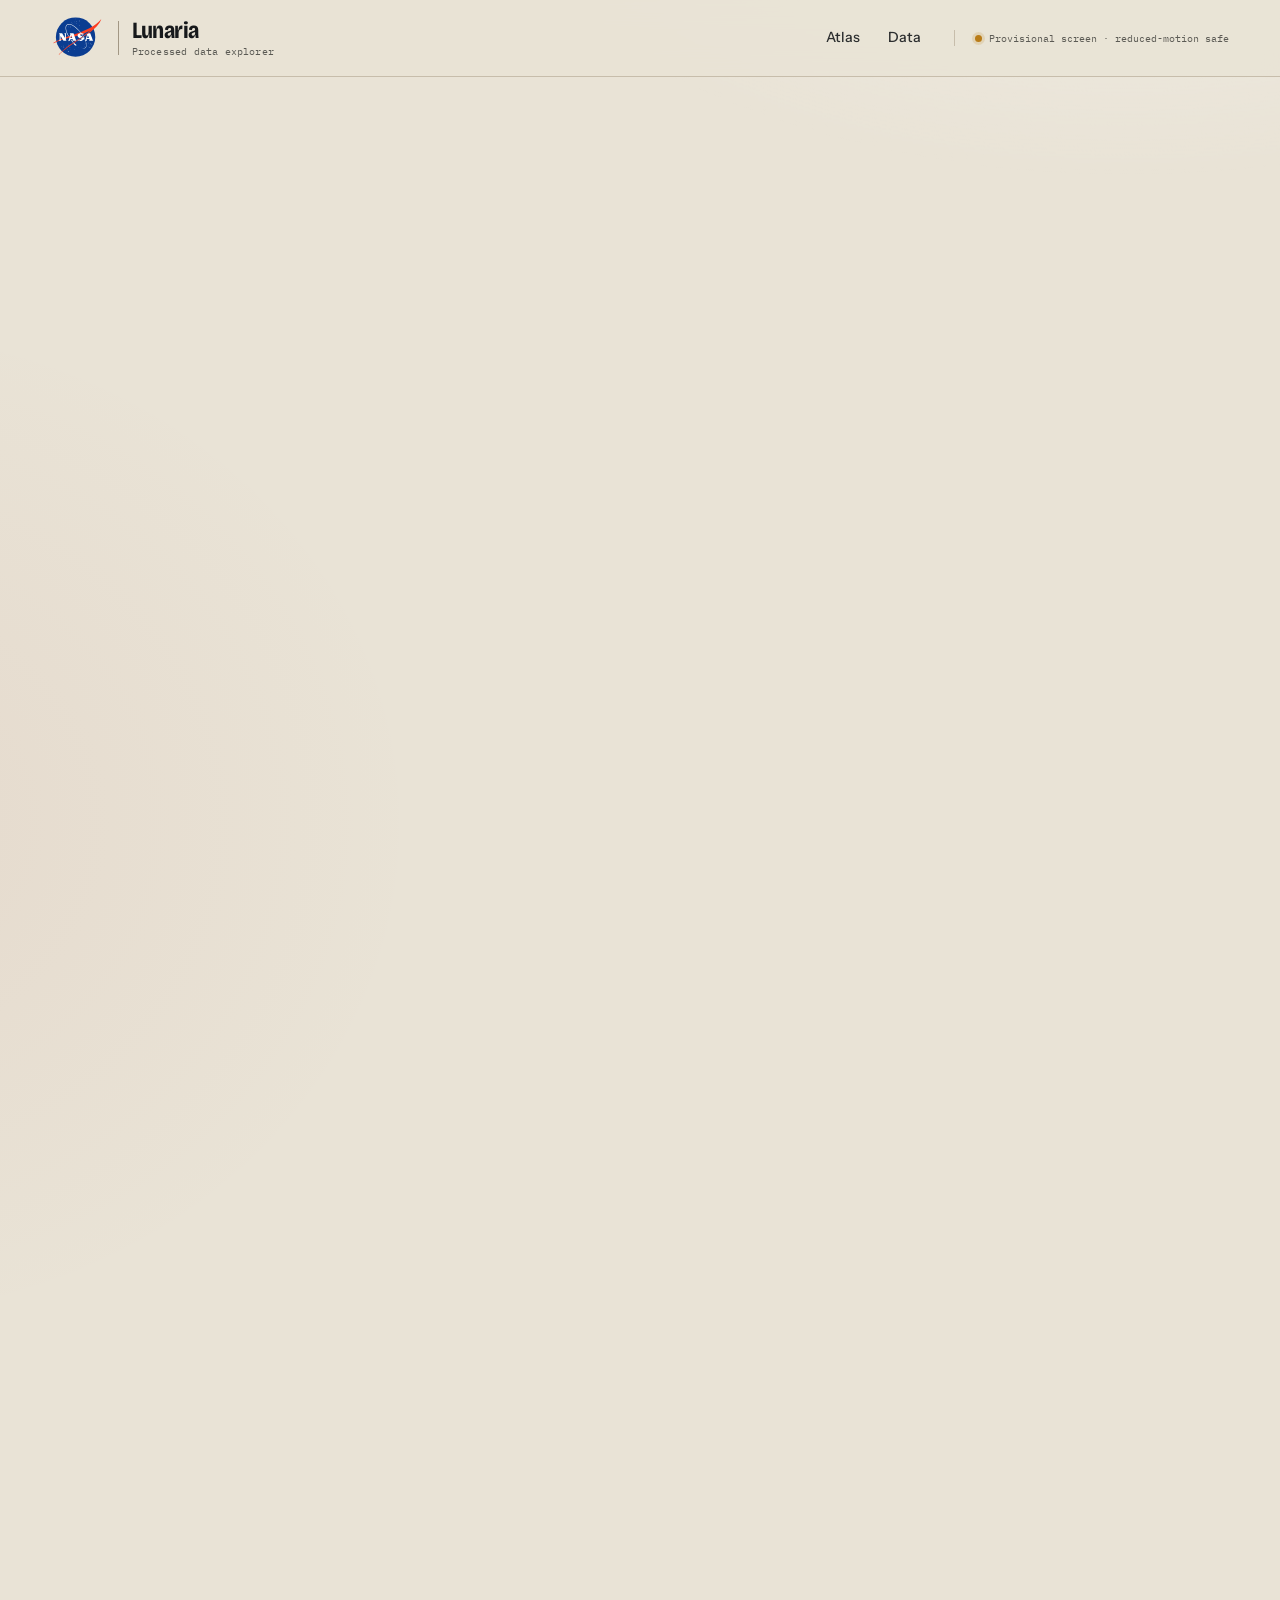
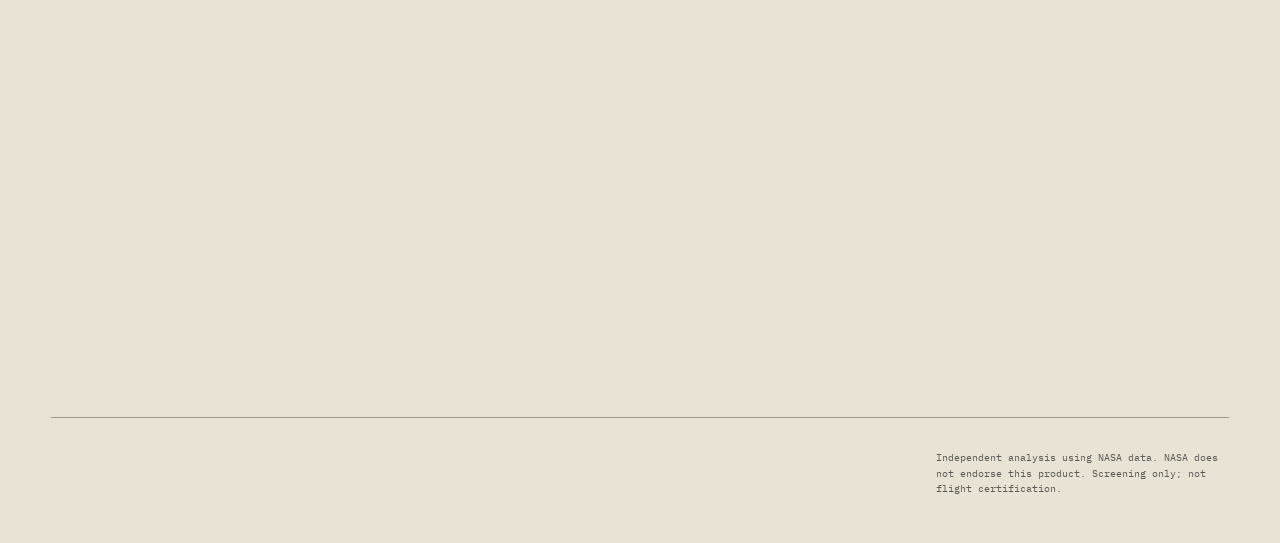
==== web/data-explorer.html @ 6822a69f "pepare to launch" ====
<!doctype html>
<html lang="en" class="no-js">
<head>
  <meta charset="utf-8">
  <meta name="viewport" content="width=device-width, initial-scale=1, viewport-fit=cover">
  <meta name="description" content="Lunaria processed-data explorer: an animated, reduced-motion-safe reveal of every metric from the south-polar NASA-data screen.">
  <meta name="theme-color" content="#e9e3d6">
  <meta name="color-scheme" content="light">
  <title>Lunaria × NASA — Processed Data Explorer</title>
  <link rel="preload" href="assets/fonts/bricolage-grotesque-latin.woff2" as="font" type="font/woff2" crossorigin>
  <link rel="preload" href="assets/fonts/instrument-sans-latin.woff2" as="font" type="font/woff2" crossorigin>
  <link rel="preload" href="assets/fonts/ibm-plex-mono-400-latin.woff2" as="font" type="font/woff2" crossorigin>
  <link rel="icon" href="assets/favicon.svg" type="image/svg+xml">
  <link rel="stylesheet" href="styles.css">
  <script>document.documentElement.classList.replace("no-js", "js");</script>
  <style id="dx-anim">
    .reveal {
      opacity: 0;
      transform: translateY(14px);
      transition: opacity 0.7s var(--ease-out), transform 0.7s var(--ease-out);
      will-change: opacity, transform;
    }
    .reveal.is-visible { opacity: 1; transform: translateY(0); }
    .stagger-child {
      opacity: 0;
      transform: translateY(10px);
      transition: opacity 0.5s var(--ease-out), transform 0.5s var(--ease-out);
    }
    .stagger-child.is-visible { opacity: 1; transform: translateY(0); }
    .lockup.reveal-title { animation: dx-lockup-rise 0.9s var(--ease-soft) both; }
    @keyframes dx-lockup-rise {
      from { opacity: 0; transform: translateY(18px) scale(0.995); }
      to { opacity: 1; transform: translateY(0) scale(1); }
    }
    .count { font-variant-numeric: tabular-nums; transition: none; }
    @media (prefers-reduced-motion: reduce) {
      .reveal, .stagger-child, .lockup.reveal-title {
        animation: none !important; transition: none !important; opacity: 1 !important; transform: none !important;
      }
      html { scroll-behavior: auto !important; }
      * { transition-duration: 0s !important; animation-duration: 0s !important; }
    }
  </style>
</head>
<body>
  <a class="skip-link" href="#main">Skip to main content</a>

  <header class="site-header">
    <div class="header-inner">
      <a class="lockup reveal reveal-title" href="index.html" aria-label="Lunaria — back to the atlas">
        <img class="nasa-mark" src="assets/nasa-logo.svg" width="54" height="45" alt="NASA" fetchpriority="high">
        <span class="lockup-divider" aria-hidden="true"></span>
        <span class="lockup-text">
          <span class="wordmark" translate="no">Lunaria</span>
          <span class="lockup-sub">Processed data explorer</span>
        </span>
      </a>
      <nav class="site-nav" aria-label="Sections">
        <a href="index.html">Atlas</a>
        <a href="#data" aria-current="page">Data</a>
      </nav>
      <p class="header-note"><span class="signal-dot" aria-hidden="true"></span>Provisional screen · reduced-motion safe</p>
    </div>
  </header>
  <main id="main">
    <section class="dx-hero" id="top" aria-labelledby="dx-hero-title">
      <div class="dx-hero-copy reveal">
        <p class="dateline reveal stagger-child"><span>Processed NASA data</span><span>South polar screen · 2024–2026</span></p>
        <h1 id="dx-hero-title" class="reveal stagger-child">Every processed number, revealed in order.</h1>
        <p class="reveal stagger-child">Lunaria screened the lunar south pole from NASA LOLA terrain and JPL Horizons geometry. This page animates every processed metric into view — run metadata, region scores, decision weights, and the provisional seed — with reduced-motion-safe transitions.</p>
        <dl class="hero-metrics dx-hero-metrics reveal stagger-child" aria-label="Headline measurements"></dl>
      </div>
      <figure class="dx-plate reveal stagger-child" aria-labelledby="dx-plate-caption">
        <strong id="dx-plate-caption" class="sr-only-focusable">Lunaria processed-data plate</strong>
        <em>80–90°S · weighted field · animated reveal</em>
      </figure>
    </section>

    <section class="dx-section reveal" id="group-meta" aria-labelledby="g-meta-title">
      <div class="dx-head reveal">
        <p class="dx-index reveal stagger-child">01</p>
        <h2 id="g-meta-title">Source &amp; run metadata</h2>
        <p class="reveal stagger-child">Generation context for every processed number below.</p>
      </div>
      <div class="dx-grid" id="view-meta"></div>
    </section>

    <section class="dx-section reveal" id="group-recommendation" aria-labelledby="g-rec-title">
      <div class="dx-head reveal">
        <p class="dx-index reveal stagger-child">02</p>
        <h2 id="g-rec-title">Provisional recommendation</h2>
        <p class="reveal stagger-child">Ranked result, winning region score, and rank-agreement statistics.</p>
      </div>
      <div class="dx-grid" id="view-recommendation"></div>
    </section>

    <section class="dx-section reveal" id="group-seed" aria-labelledby="g-seed-title">
      <div class="dx-head reveal">
        <p class="dx-index reveal stagger-child">03</p>
        <h2 id="g-seed-title">Provisional seed</h2>
        <p class="reveal stagger-child">The single coordinate that deserves a closer look.</p>
      </div>
      <div class="dx-grid" id="view-seed"></div>
      <p class="dx-note reveal stagger-child">This coordinate is a provisional source-pixel seed, not a landing pad. 5&nbsp;m Barker/LOLA or 1–2&nbsp;m LROC terrain is still required.</p>
    </section>

    <section class="dx-section reveal" id="group-refinement" aria-labelledby="g-ref-title">
      <div class="dx-head reveal">
        <p class="dx-index reveal stagger-child">04</p>
        <h2 id="g-ref-title">Two-stage refinement</h2>
        <p class="reveal stagger-child">Stage-one cell screen and stage-two refined resolution.</p>
      </div>
      <div class="dx-grid" id="view-refinement"></div>
    </section>

    <section class="dx-section reveal" id="group-weights" aria-labelledby="g-weights-title">
      <div class="dx-head reveal">
        <p class="dx-index reveal stagger-child">05</p>
        <h2 id="g-weights-title">Decision weights</h2>
        <p class="reveal stagger-child">Criteria weights applied to the weighted geometric mean.</p>
      </div>
      <div class="dx-grid" id="view-weights"></div>
    </section>

    <section class="dx-section reveal" id="group-regions" aria-labelledby="g-regions-title">
      <div class="dx-head reveal">
        <p class="dx-index reveal stagger-child">06</p>
        <h2 id="g-regions-title">Refined regions</h2>
        <p class="reveal stagger-child">All candidate regions produced by the polar screen.</p>
      </div>
      <div class="dx-grid" id="view-regions"></div>
    </section>

    <section class="dx-section reveal" id="group-scoring" aria-labelledby="g-scoring-title">
      <div class="dx-head reveal">
        <p class="dx-index reveal stagger-child">07</p>
        <h2 id="g-scoring-title">Scoring policy</h2>
        <p class="reveal stagger-child">Headline scoring configuration and geometric floor.</p>
      </div>
      <div class="dx-grid" id="view-scoring"></div>
    </section>

    <section class="dx-section reveal" id="group-artifacts" aria-labelledby="g-artifacts-title">
      <div class="dx-head reveal">
        <p class="dx-index reveal stagger-child">08</p>
        <h2 id="g-artifacts-title">Processed artifacts</h2>
        <p class="reveal stagger-child">Every file shipped by the pipeline, with labels and byte sizes.</p>
      </div>
      <div class="dx-grid" id="view-artifacts"></div>
      <p class="dx-note reveal stagger-child">Artifacts are listed in <code translate="no">data/processed/</code> and <code translate="no">data/raw/</code>. Sizes are approximate totals where available.</p>
    </section>

    <section class="dx-section reveal" id="group-limits" aria-labelledby="g-limits-title">
      <div class="dx-head reveal">
        <p class="dx-index reveal stagger-child">09</p>
        <h2 id="g-limits-title">Limits to carry forward</h2>
        <p class="reveal stagger-child">Caveats that apply to every number on this page.</p>
      </div>
      <div class="dx-grid" id="view-limits"></div>
    </section>

    <footer class="site-footer">
      <div class="footer-lockup reveal">
        <img src="assets/nasa-logo.svg" width="48" height="40" alt="NASA" loading="lazy">
        <span><strong translate="no">Lunaria</strong> · South polar survey</span>
      </div>
      <p id="dx-footer-meta" class="reveal"></p>
      <p>Independent analysis using NASA data. NASA does not endorse this product. Screening only; not flight certification.</p>
    </footer>

    <script src="data.js"></script>
    <script src="data-explorer.js"></script>
  </main>
</body>
</html>
---- web/styles.css ----
/* ==========================================================================
   Lunaria — South Polar Field Atlas
   Warm lunar paper, graphite ink, NASA blue, oxide, ochre, and ice teal.
   ========================================================================== */

@font-face {
  font-family: "Bricolage Grotesque";
  src: url("assets/fonts/bricolage-grotesque-latin.woff2") format("woff2");
  font-style: normal;
  font-weight: 200 800;
  font-stretch: 75% 100%;
  font-display: swap;
}

@font-face {
  font-family: "Instrument Sans";
  src: url("assets/fonts/instrument-sans-latin.woff2") format("woff2");
  font-style: normal;
  font-weight: 400 700;
  font-stretch: 75% 100%;
  font-display: swap;
}

@font-face {
  font-family: "IBM Plex Mono";
  src: url("assets/fonts/ibm-plex-mono-400-latin.woff2") format("woff2");
  font-style: normal;
  font-weight: 400;
  font-display: swap;
}

@font-face {
  font-family: "IBM Plex Mono";
  src: url("assets/fonts/ibm-plex-mono-500-latin.woff2") format("woff2");
  font-style: normal;
  font-weight: 500;
  font-display: swap;
}

:root {
  --paper: #e9e3d6;
  --paper-raised: #f3eee3;
  --paper-deep: #ddd4c2;
  --paper-sunk: #d3c8b4;
  --ink: #17191b;
  --ink-soft: #2c2e2f;
  --muted: #5b5a54;
  --line: #c7bdab;
  --line-strong: #a29784;
  --nasa: #0b3d91;
  --nasa-deep: #082b68;
  --nasa-wash: #d9e0ee;
  --oxide: #a33b2d;
  --oxide-deep: #7e2c22;
  --ochre: #b97c18;
  --ochre-bright: #dfa945;
  --ochre-deep: #7d540d;
  --teal: #1d6b67;
  --teal-bright: #5dc1ba;
  --night: #121619;
  --night-soft: #1a2024;
  --night-line: #384045;
  --night-ink: #f1ecdf;
  --night-muted: #a9b2b2;
  --focus: #0b3d91;
  --focus-dark: #ffd27a;
  --font-display: "Bricolage Grotesque", "Arial Narrow", sans-serif;
  --font-body: "Instrument Sans", "Helvetica Neue", Arial, sans-serif;
  --font-mono: "IBM Plex Mono", ui-monospace, SFMono-Regular, Menlo, monospace;
  --max: 1320px;
  --gutter: clamp(1rem, 4vw, 3.5rem);
  --safe-extra-left: max(0px, calc(env(safe-area-inset-left, 0px) - var(--gutter)));
  --safe-extra-right: max(0px, calc(env(safe-area-inset-right, 0px) - var(--gutter)));
  --section-space: clamp(4rem, 8vw, 7.5rem);
  --ease-out: cubic-bezier(0.22, 0.8, 0.24, 1);
  --ease-soft: cubic-bezier(0.4, 0, 0.2, 1);
  color: var(--ink);
  background: var(--paper);
  color-scheme: light;
  font-synthesis: none;
  text-rendering: optimizeLegibility;
}

*,
*::before,
*::after {
  box-sizing: border-box;
}

html {
  scroll-behavior: smooth;
  scroll-padding-top: calc(96px + env(safe-area-inset-top, 0px));
  -webkit-text-size-adjust: 100%;
  -webkit-tap-highlight-color: rgba(11, 61, 145, 0.18);
}

@media (pointer: fine) {
  html {
    overscroll-behavior: none;
  }
}

body {
  margin: 0;
  color: var(--ink);
  background-color: var(--paper);
  background-image:
    radial-gradient(1100px 700px at 88% -8%, rgba(255, 255, 255, 0.5), transparent 68%),
    radial-gradient(900px 800px at -12% 22%, rgba(163, 59, 45, 0.055), transparent 64%);
  font-family: var(--font-body);
  font-size: 16px;
  line-height: 1.55;
  font-kerning: normal;
}

body,
button,
input,
output,
select,
textarea {
  font-family: var(--font-body);
}

img,
svg,
canvas {
  max-width: 100%;
}

img {
  display: block;
}

h1,
h2,
h3,
h4,
h5,
h6,
p,
dl,
dd,
figure,
blockquote {
  margin: 0;
}

h1,
h2,
h3,
h4,
h5,
h6 {
  text-wrap: balance;
}

p,
li,
dd {
  text-wrap: pretty;
}

ul,
ol {
  margin: 0;
  padding: 0;
}

a {
  color: inherit;
  text-decoration-thickness: 1px;
  text-underline-offset: 0.18em;
}

a,
button,
input[type="range"] {
  touch-action: manipulation;
}

::selection {
  background: var(--nasa);
  color: var(--paper-raised);
}

:focus-visible {
  outline: 3px solid var(--focus);
  outline-offset: 3px;
}

.pipeline-band :focus-visible,
.seed-panel :focus-visible,
.atlas-map :focus-visible,
.timeline-chart :focus-visible,
.site-footer :focus-visible {
  outline-color: var(--focus-dark);
}

section[id],
main[id],
#top {
  scroll-margin-top: calc(96px + env(safe-area-inset-top, 0px));
}

.visually-hidden {
  position: absolute !important;
  width: 1px !important;
  height: 1px !important;
  padding: 0 !important;
  margin: -1px !important;
  overflow: hidden !important;
  clip: rect(0 0 0 0) !important;
  clip-path: inset(50%) !important;
  white-space: nowrap !important;
  border: 0 !important;
}

.skip-link {
  position: fixed;
  top: max(0.75rem, env(safe-area-inset-top, 0px));
  left: max(0.75rem, env(safe-area-inset-left, 0px));
  z-index: 200;
  padding: 0.75rem 1rem;
  background: var(--ink);
  color: var(--paper-raised);
  font-family: var(--font-mono);
  font-size: 0.8rem;
  text-decoration: none;
  transform: translateY(-180%);
  transition: transform 180ms var(--ease-out);
}

.skip-link:focus-visible {
  transform: translateY(0);
}

/* --------------------------------------------------------------------------
   Shared type
   -------------------------------------------------------------------------- */

.label {
  font-family: var(--font-mono);
  font-size: 0.7rem;
  font-weight: 500;
  letter-spacing: 0.015em;
  color: var(--muted);
}

.button {
  display: inline-flex;
  align-items: center;
  justify-content: center;
  gap: 0.5rem;
  min-height: 46px;
  padding: 0.7rem 1.15rem;
  border: 1px solid var(--ink);
  border-radius: 0;
  background: transparent;
  color: var(--ink);
  font-family: var(--font-body);
  font-size: 0.95rem;
  font-weight: 600;
  line-height: 1.1;
  text-decoration: none;
  cursor: pointer;
}

.button-primary {
  background: var(--nasa);
  border-color: var(--nasa);
  color: #f7f3e9;
}

.button-quiet {
  border-color: var(--line-strong);
}

.button:disabled {
  opacity: 0.5;
  cursor: not-allowed;
}

@media (hover: hover) {
  a:not(.button):hover {
    text-decoration-thickness: 2px;
  }

  .button-primary:hover {
    background: var(--nasa-deep);
    border-color: var(--nasa-deep);
  }

  .button-quiet:hover {
    background: var(--ink);
    border-color: var(--ink);
    color: var(--paper-raised);
  }
}

.button:active {
  transform: translateY(1px);
}

/* --------------------------------------------------------------------------
   Header
   -------------------------------------------------------------------------- */

.site-header {
  position: sticky;
  top: 0;
  z-index: 60;
  padding-top: env(safe-area-inset-top, 0px);
  border-bottom: 1px solid var(--line);
  background: rgba(233, 227, 214, 0.93);
  -webkit-backdrop-filter: blur(12px);
  backdrop-filter: blur(12px);
}

.header-inner {
  display: flex;
  align-items: center;
  gap: 1.5rem;
  width: min(var(--max), 100% - (var(--gutter) * 2));
  min-height: 76px;
  margin-inline: auto;
}

.header-inner,
.hero,
.band-inner,
.section,
.site-footer {
  padding-left: var(--safe-extra-left);
  padding-right: var(--safe-extra-right);
}

.lockup {
  display: inline-flex;
  align-items: center;
  gap: 0.8rem;
  flex: 0 0 auto;
  text-decoration: none;
}

.nasa-mark {
  width: 54px;
  height: auto;
}

.lockup-divider {
  width: 1px;
  height: 34px;
  background: var(--line-strong);
}

.lockup-text {
  display: grid;
  line-height: 1;
}

.wordmark {
  font-family: var(--font-display);
  font-size: 1.45rem;
  font-stretch: 84%;
  font-weight: 700;
  letter-spacing: -0.025em;
}

.lockup-sub {
  margin-top: 0.28rem;
  font-family: var(--font-mono);
  font-size: 0.61rem;
  color: var(--muted);
  letter-spacing: 0.02em;
}

.site-nav {
  display: flex;
  align-items: center;
  gap: clamp(0.9rem, 2.2vw, 1.9rem);
  margin-left: auto;
}

.site-nav a {
  position: relative;
  display: inline-flex;
  align-items: center;
  min-height: 44px;
  padding: 0.35rem 0;
  color: var(--ink-soft);
  font-size: 0.88rem;
  font-weight: 500;
  text-decoration: none;
}

.site-nav a::after {
  content: "";
  position: absolute;
  right: 0;
  bottom: 0;
  left: 0;
  height: 1px;
  background: var(--oxide);
  transform: scaleX(0);
  transform-origin: left;
  transition: transform 180ms var(--ease-soft);
}

.site-nav a[aria-current="true"] {
  color: var(--oxide-deep);
}

.site-nav a[aria-current="true"]::after,
.site-nav a:focus-visible::after {
  transform: scaleX(1);
}

@media (hover: hover) {
  .site-nav a:hover::after {
    transform: scaleX(1);
  }
}

.header-note {
  display: inline-flex;
  align-items: center;
  gap: 0.45rem;
  margin-left: 0.6rem;
  padding-left: 1.2rem;
  border-left: 1px solid var(--line);
  font-family: var(--font-mono);
  font-size: 0.65rem;
  color: var(--muted);
  white-space: nowrap;
}

.signal-dot {
  width: 7px;
  height: 7px;
  border-radius: 50%;
  background: var(--ochre);
  box-shadow: 0 0 0 3px rgba(185, 124, 24, 0.16);
}

/* --------------------------------------------------------------------------
   Hero
   -------------------------------------------------------------------------- */

.hero {
  display: grid;
  grid-template-columns: minmax(0, 1.03fr) minmax(0, 0.97fr);
  align-items: center;
  gap: clamp(2rem, 5vw, 5rem);
  width: min(var(--max), 100% - (var(--gutter) * 2));
  margin-inline: auto;
  padding-block: clamp(3rem, 6vw, 6rem) clamp(3rem, 5vw, 5rem);
}

.hero-copy {
  min-width: 0;
}

.dateline {
  display: flex;
  flex-wrap: wrap;
  justify-content: space-between;
  gap: 0.5rem 1.5rem;
  margin-bottom: clamp(1.5rem, 3vw, 2.5rem);
  padding-bottom: 0.7rem;
  border-bottom: 1px solid var(--line);
  font-family: var(--font-mono);
  font-size: 0.68rem;
  color: var(--muted);
}

.hero h1 {
  max-width: 15ch;
  font-family: var(--font-display);
  font-size: clamp(2.9rem, 6.3vw, 5.8rem);
  font-stretch: 88%;
  font-weight: 600;
  line-height: 0.94;
  letter-spacing: -0.038em;
  text-wrap: balance;
}

.hero-coordinate {
  display: inline-block;
  font-family: var(--font-mono);
  font-size: 0.58em;
  font-weight: 500;
  letter-spacing: -0.03em;
  color: var(--nasa);
  border-bottom: 0.09em solid var(--oxide);
  line-height: 1.12;
  white-space: nowrap;
}

.hero-lede {
  max-width: 54ch;
  margin-top: clamp(1.4rem, 2.5vw, 2rem);
  font-size: clamp(1.02rem, 1.3vw, 1.14rem);
  line-height: 1.55;
  color: var(--ink-soft);
}

.hero-lede strong {
  font-family: var(--font-mono);
  font-weight: 500;
  font-size: 0.95em;
}

.hero-actions {
  display: flex;
  flex-wrap: wrap;
  gap: 0.7rem;
  margin-top: 1.8rem;
}

.hero-metrics {
  display: grid;
  grid-template-columns: repeat(2, minmax(0, 1fr));
  gap: 0;
  margin-top: clamp(2rem, 4vw, 3rem);
  border-top: 1px solid var(--line);
}

.hero-metric {
  display: flex;
  flex-direction: column;
  padding: 0.9rem 1rem 0.9rem 0;
  border-bottom: 1px solid var(--line);
}

.hero-metric:nth-child(even) {
  padding-left: 1.2rem;
  border-left: 1px solid var(--line);
}

.metric-value {
  display: block;
  font-family: var(--font-display);
  font-size: clamp(1.65rem, 2.5vw, 2.2rem);
  font-stretch: 88%;
  font-weight: 600;
  line-height: 1.05;
  letter-spacing: -0.025em;
  font-variant-numeric: tabular-nums;
}

.metric-value .metric-unit {
  margin-left: 0.15em;
  font-family: var(--font-mono);
  font-size: 0.46em;
  font-weight: 400;
  color: var(--muted);
  letter-spacing: 0;
}

.hero-metric dt {
  font-family: var(--font-mono);
  font-size: 0.64rem;
  color: var(--muted);
}

.hero-metric dd {
  margin-top: 0.25rem;
}

.hero-caveat {
  margin-top: 1.4rem;
  padding-left: 0.9rem;
  border-left: 2px solid var(--oxide);
  font-family: var(--font-mono);
  font-size: 0.68rem;
  line-height: 1.65;
  color: var(--muted);
}

/* Hero plate */

.hero-plate {
  position: relative;
  width: 100%;
  max-width: 620px;
  min-width: 0;
  margin-left: auto;
}

.plate-ruler {
  display: flex;
  justify-content: space-between;
  gap: 1rem;
  margin-bottom: 0.6rem;
  padding-bottom: 0.45rem;
  border-bottom: 1px solid var(--line);
  font-family: var(--font-mono);
  font-size: 0.63rem;
  color: var(--muted);
}

.plate {
  position: relative;
  aspect-ratio: 1;
  border-radius: 50%;
  isolation: isolate;
  overflow: hidden;
  background: #10151a;
  box-shadow:
    0 0 0 1px var(--ink),
    0 0 0 10px var(--paper),
    0 0 0 11px var(--line),
    0 26px 70px -28px rgba(23, 25, 27, 0.55);
}

.plate::after {
  content: "";
  position: absolute;
  inset: 0;
  z-index: 4;
  border-radius: 50%;
  box-shadow: inset 0 0 80px rgba(6, 10, 14, 0.5);
  pointer-events: none;
}

.plate-image {
  position: absolute;
  inset: 0;
  width: 100%;
  height: 100%;
  object-fit: cover;
  filter: saturate(1.05) contrast(1.03);
  opacity: 0;
  transform: scale(0.94);
  transform-origin: center;
  animation: plate-reveal 1150ms var(--ease-out) 180ms forwards;
}

.plate-graticule {
  position: absolute;
  inset: 0;
  z-index: 2;
  border-radius: 50%;
  pointer-events: none;
  background-image:
    repeating-radial-gradient(
      circle at 50% 50%,
      transparent 0 11.85%,
      rgba(241, 236, 223, 0.16) 11.9% 12.02%,
      transparent 12.08% 24.8%,
      rgba(241, 236, 223, 0.1) 24.85% 24.96%
    ),
    repeating-conic-gradient(
      from 0deg at 50% 50%,
      rgba(241, 236, 223, 0.13) 0deg 0.08deg,
      transparent 0.08deg 30deg
    );
  mix-blend-mode: screen;
  opacity: 0.9;
}

.plate-ring {
  position: absolute;
  top: 50%;
  left: 50%;
  z-index: 5;
  width: 9px;
  height: 9px;
  border: 1px solid rgba(241, 236, 223, 0.8);
  border-radius: 50%;
  transform: translate(-50%, -50%);
  pointer-events: none;
}

.plate-ring::before,
.plate-ring::after {
  content: "";
  position: absolute;
  top: 50%;
  left: 50%;
  background: rgba(241, 236, 223, 0.65);
  transform: translate(-50%, -50%);
}

.plate-ring::before {
  width: 19px;
  height: 1px;
}

.plate-ring::after {
  width: 1px;
  height: 19px;
}

.plate-overlay {
  position: absolute;
  inset: 0;
  z-index: 3;
  border-radius: 50%;
  pointer-events: none;
}

.plate-scan {
  position: absolute;
  top: 0;
  right: 0;
  left: 0;
  z-index: 6;
  height: 16%;
  background: linear-gradient(
    to bottom,
    transparent 0%,
    rgba(255, 246, 218, 0.06) 55%,
    rgba(255, 246, 218, 0.22) 92%,
    rgba(255, 246, 218, 0.5) 100%
  );
  mix-blend-mode: screen;
  transform: translateY(-130%);
  animation: plate-scan 1900ms var(--ease-out) 650ms 1 forwards;
  pointer-events: none;
}

@keyframes plate-reveal {
  to {
    opacity: 1;
    transform: scale(1);
  }
}

@keyframes plate-scan {
  0% {
    transform: translateY(-130%);
    opacity: 0;
  }
  12% {
    opacity: 1;
  }
  88% {
    opacity: 1;
  }
  100% {
    transform: translateY(620%);
    opacity: 0;
  }
}

/* Map markers */

.map-marker {
  position: absolute;
  top: var(--y);
  left: var(--x);
  z-index: 2;
  display: grid;
  place-items: center;
  width: 44px;
  height: 44px;
  padding: 0;
  border: 0;
  border-radius: 50%;
  background: transparent;
  color: rgba(241, 236, 223, 0.82);
  transform: translate(-50%, -50%);
  cursor: pointer;
}

.marker-ring {
  width: 9px;
  height: 9px;
  border: 1.5px solid currentColor;
  border-radius: 50%;
  background: rgba(18, 22, 25, 0.45);
  box-shadow: 0 0 0 2px rgba(18, 22, 25, 0.58);
  transition: transform 180ms var(--ease-soft);
}

.marker-label {
  position: absolute;
  top: calc(50% + 16px);
  left: 50%;
  padding: 0.05rem 0.18rem;
  background: rgba(18, 22, 25, 0.68);
  font-family: var(--font-mono);
  font-size: 0.55rem;
  line-height: 1.2;
  color: var(--night-ink);
  white-space: nowrap;
  transform: translateX(-50%);
}

.map-marker.is-selected {
  color: var(--ochre-bright);
}

.map-marker.is-selected .marker-ring {
  background: var(--ochre-bright);
  transform: scale(1.35);
}

.map-marker.is-selected .marker-label {
  background: var(--ochre-bright);
  color: var(--ink);
}

.map-marker.is-winner {
  color: var(--ochre-bright);
}

.map-marker.is-winner .marker-ring {
  width: 12px;
  height: 12px;
  border-width: 2px;
}

.map-marker:not(.is-selected):not(.is-winner) .marker-label {
  opacity: 0;
  transition: opacity 150ms var(--ease-soft);
}

.map-marker:not(.is-selected):not(.is-winner):hover .marker-label,
.map-marker:not(.is-selected):not(.is-winner):focus-visible .marker-label {
  opacity: 1;
}

.plate-overlay .map-marker {
  cursor: default;
}

.plate-overlay .map-marker {
  opacity: 0;
  animation: marker-in 520ms var(--ease-out) forwards;
  animation-delay: calc(980ms + (var(--i, 0) * 95ms));
}

@keyframes marker-in {
  from {
    opacity: 0;
    transform: translate(-50%, -50%) scale(0.6);
  }
  to {
    opacity: 1;
    transform: translate(-50%, -50%) scale(1);
  }
}

.seed-marker {
  position: absolute;
  top: var(--y);
  left: var(--x);
  z-index: 3;
  width: 24px;
  height: 24px;
  transform: translate(-50%, -50%);
  pointer-events: none;
}

.seed-marker::before,
.seed-marker::after {
  content: "";
  position: absolute;
  top: 50%;
  left: 50%;
  background: var(--ochre-bright);
  transform: translate(-50%, -50%);
}

.seed-marker::before {
  width: 20px;
  height: 1.5px;
}

.seed-marker::after {
  width: 1.5px;
  height: 20px;
}

.seed-marker .seed-label {
  position: absolute;
  top: 15px;
  left: 12px;
  padding: 0.08rem 0.22rem;
  background: var(--ochre-bright);
  color: var(--ink);
  font-family: var(--font-mono);
  font-size: 0.55rem;
  line-height: 1.25;
  white-space: nowrap;
}

.plate-caption {
  display: grid;
  grid-template-columns: minmax(0, 1fr) auto;
  gap: 1.5rem;
  align-items: end;
  margin-top: 1.05rem;
  padding-top: 0.7rem;
  border-top: 1px solid var(--line);
  font-family: var(--font-mono);
  font-size: 0.66rem;
  line-height: 1.5;
  color: var(--muted);
}

.plate-caption strong {
  color: var(--ink);
  font-weight: 500;
}

.plate-coordinate {
  color: var(--ink);
  text-align: right;
  font-size: 0.76rem;
  line-height: 1.45;
  font-variant-numeric: tabular-nums;
}

.plate-note {
  margin-top: 0.35rem;
  font-family: var(--font-mono);
  font-size: 0.61rem;
  color: var(--muted);
}

.plate-stamp {
  position: absolute;
  top: 15%;
  bottom: auto;
  left: -1.5%;
  z-index: 8;
  padding: 0.38rem 0.75rem 0.42rem;
  border: 1px solid var(--oxide);
  border-radius: 2px;
  background: var(--paper-raised);
  color: var(--oxide-deep);
  font-family: var(--font-mono);
  line-height: 1.1;
  text-align: center;
  transform: rotate(-5deg);
  box-shadow: 2px 3px 0 rgba(23, 25, 27, 0.14);
}

.plate-stamp span {
  display: block;
  font-size: 0.72rem;
  font-weight: 500;
}

.plate-stamp small {
  display: block;
  margin-top: 0.14rem;
  font-size: 0.52rem;
  letter-spacing: 0.03em;
}

/* --------------------------------------------------------------------------
   Pipeline band
   -------------------------------------------------------------------------- */

.pipeline-band {
  background: var(--night);
  color: var(--night-ink);
}

.band-inner {
  width: min(var(--max), 100% - (var(--gutter) * 2));
  margin-inline: auto;
  padding-block: clamp(2.6rem, 5vw, 4rem);
}

.band-head {
  display: grid;
  grid-template-columns: minmax(0, 1fr) minmax(0, 0.85fr);
  gap: 1.5rem 3rem;
  align-items: end;
  margin-bottom: 2rem;
}

.band-head h2 {
  max-width: 22ch;
  font-family: var(--font-display);
  font-size: clamp(1.7rem, 3vw, 2.5rem);
  font-stretch: 90%;
  font-weight: 600;
  line-height: 1.02;
  letter-spacing: -0.025em;
}

.band-head p {
  max-width: 48ch;
  font-size: 0.9rem;
  color: var(--night-muted);
}

.pipeline {
  display: grid;
  grid-template-columns: repeat(6, minmax(0, 1fr));
  list-style: none;
  border-top: 1px solid var(--night-line);
  border-bottom: 1px solid var(--night-line);
}

.pipeline li {
  min-width: 0;
  padding: 1.05rem 1rem 1.15rem 0;
  border-right: 1px solid var(--night-line);
}

.pipeline li:not(:first-child) {
  padding-left: 1rem;
}

.pipeline li:last-child {
  border-right: 0;
  padding-right: 0;
}

.step-num {
  display: block;
  margin-bottom: 1.5rem;
  font-family: var(--font-mono);
  font-size: 0.6rem;
  color: var(--ochre-bright);
}

.step-value {
  display: block;
  font-family: var(--font-display);
  font-size: clamp(1.5rem, 2.3vw, 2.05rem);
  font-stretch: 88%;
  font-weight: 600;
  line-height: 1;
  letter-spacing: -0.025em;
  font-variant-numeric: tabular-nums;
}

.step-unit {
  display: block;
  margin-top: 0.3rem;
  font-family: var(--font-mono);
  font-size: 0.58rem;
  color: var(--night-muted);
}

.step-label {
  display: block;
  margin-top: 1.1rem;
  font-size: 0.84rem;
  font-weight: 600;
}

.step-detail {
  display: block;
  margin-top: 0.3rem;
  font-size: 0.72rem;
  line-height: 1.5;
  color: var(--night-muted);
}

/* --------------------------------------------------------------------------
   Sections
   -------------------------------------------------------------------------- */

.section {
  width: min(var(--max), 100% - (var(--gutter) * 2));
  margin-inline: auto;
  padding-block: var(--section-space);
  border-top: 1px solid var(--line);
}

.section-head {
  display: grid;
  grid-template-columns: 160px minmax(0, 1.25fr) minmax(0, 0.75fr);
  gap: 1rem clamp(1.5rem, 3vw, 3rem);
  align-items: end;
  margin-bottom: clamp(2rem, 4vw, 3.2rem);
}

.section-index {
  align-self: start;
  padding-top: 0.45rem;
  border-top: 1px solid var(--oxide);
  font-family: var(--font-mono);
  font-size: 0.66rem;
  color: var(--oxide-deep);
}

.section-head h2 {
  max-width: 22ch;
  font-family: var(--font-display);
  font-size: clamp(2.1rem, 4.4vw, 3.7rem);
  font-stretch: 89%;
  font-weight: 600;
  line-height: 0.98;
  letter-spacing: -0.032em;
  text-wrap: balance;
}

.section-head > p:last-child {
  max-width: 46ch;
  padding-bottom: 0.25rem;
  font-size: 0.92rem;
  color: var(--muted);
}

/* --------------------------------------------------------------------------
   Result
   -------------------------------------------------------------------------- */

.result-layout {
  display: grid;
  grid-template-columns: minmax(0, 1.34fr) minmax(0, 0.86fr);
  gap: 1.25rem;
}

.score-panel,
.seed-panel {
  min-width: 0;
  padding: clamp(1.4rem, 2.8vw, 2.4rem);
  border: 1px solid var(--line);
}

.score-panel {
  background: var(--paper-raised);
}

.score-line {
  display: flex;
  flex-wrap: wrap;
  align-items: flex-start;
  justify-content: space-between;
  gap: 1.5rem;
}

.big-score {
  margin-top: 0.35rem;
  font-family: var(--font-display);
  font-size: clamp(4rem, 7vw, 6.2rem);
  font-stretch: 87%;
  font-weight: 600;
  line-height: 0.86;
  letter-spacing: -0.045em;
  font-variant-numeric: tabular-nums;
}

.score-denominator {
  margin-left: 0.2rem;
  font-family: var(--font-mono);
  font-size: 0.9rem;
  font-weight: 400;
  letter-spacing: 0;
  color: var(--muted);
}

.score-aside {
  padding-top: 0.2rem;
  font-family: var(--font-mono);
  font-size: 0.67rem;
  line-height: 1.55;
  color: var(--muted);
  text-align: right;
}

.score-aside strong {
  font-size: 1.45rem;
  font-weight: 500;
  line-height: 1;
  color: var(--ink);
  font-variant-numeric: tabular-nums;
}

.score-summary {
  max-width: 58ch;
  margin-top: 1.3rem;
  padding-top: 1rem;
  border-top: 1px solid var(--line);
  font-size: 0.93rem;
  color: var(--ink-soft);
}

.indicator-ledger {
  display: grid;
  gap: 0;
  margin-top: 1.5rem;
  border-top: 1px solid var(--line);
}

.ledger-row {
  display: grid;
  grid-template-columns: minmax(120px, 1fr) minmax(90px, 1.8fr) 52px 50px;
  gap: 0.75rem;
  align-items: center;
  padding: 0.62rem 0;
  border-bottom: 1px solid var(--line);
}

.ledger-name {
  min-width: 0;
  font-size: 0.83rem;
  font-weight: 600;
}

.ledger-tag {
  display: block;
  margin-top: 0.06rem;
  font-family: var(--font-mono);
  font-size: 0.56rem;
  font-weight: 400;
  color: var(--muted);
}

.ledger-bar {
  position: relative;
  height: 6px;
  overflow: hidden;
  background: var(--paper-deep);
}

.ledger-bar i {
  position: absolute;
  inset: 0;
  background: var(--nasa);
  transform: scaleX(var(--v, 0));
  transform-origin: left;
}

.ledger-row:nth-child(2) .ledger-bar i {
  background: var(--teal);
}

.ledger-row:nth-child(3) .ledger-bar i {
  background: var(--oxide);
}

.ledger-row:nth-child(4) .ledger-bar i {
  background: var(--ochre);
}

.ledger-row:nth-child(5) .ledger-bar i {
  background: var(--line-strong);
}

.ledger-row:nth-child(6) .ledger-bar i {
  background: var(--ink-soft);
}

.ledger-weight,
.ledger-value {
  font-family: var(--font-mono);
  font-size: 0.64rem;
  font-variant-numeric: tabular-nums;
  text-align: right;
}

.ledger-weight {
  color: var(--muted);
}

.ledger-value {
  color: var(--ink);
}

/* Seed panel */

.seed-panel {
  position: relative;
  background: var(--nasa);
  border-color: var(--nasa);
  color: var(--night-ink);
}

.seed-panel::before {
  content: "";
  position: absolute;
  top: 0;
  right: 0;
  width: 46px;
  height: 46px;
  background: linear-gradient(
    225deg,
    var(--paper) 0 49%,
    rgba(255, 255, 255, 0.28) 50% 51%,
    transparent 52%
  );
  pointer-events: none;
}

.seed-head {
  display: flex;
  flex-wrap: wrap;
  align-items: center;
  justify-content: space-between;
  gap: 0.8rem;
}

.seed-panel .label {
  color: #c9d6ee;
}

.stamp-small {
  padding: 0.24rem 0.55rem;
  border: 1px solid rgba(241, 236, 223, 0.55);
  font-family: var(--font-mono);
  font-size: 0.58rem;
  color: #f6d8a0;
  transform: rotate(-2deg);
}

.seed-coordinate {
  margin-top: 1.5rem;
  font-family: var(--font-mono);
  font-size: clamp(1.9rem, 3.3vw, 2.75rem);
  font-weight: 500;
  line-height: 1.08;
  letter-spacing: -0.035em;
  font-variant-numeric: tabular-nums;
}

.seed-region {
  margin-top: 0.75rem;
  padding-bottom: 1rem;
  border-bottom: 1px solid rgba(241, 236, 223, 0.28);
  font-family: var(--font-mono);
  font-size: 0.67rem;
  color: #c9d6ee;
}

.seed-facts {
  display: grid;
  grid-template-columns: repeat(2, minmax(0, 1fr));
  gap: 0;
  margin-top: 0.5rem;
}

.seed-fact {
  padding: 0.65rem 0.55rem 0.65rem 0;
  border-bottom: 1px solid rgba(241, 236, 223, 0.18);
}

.seed-fact:nth-child(even) {
  padding-left: 0.8rem;
  border-left: 1px solid rgba(241, 236, 223, 0.18);
}

.seed-fact dt {
  font-family: var(--font-mono);
  font-size: 0.57rem;
  color: #b9c8e3;
}

.seed-fact dd {
  margin-top: 0.2rem;
  font-family: var(--font-mono);
  font-size: 0.98rem;
  font-weight: 500;
  font-variant-numeric: tabular-nums;
}

.seed-note {
  margin-top: 1rem;
  font-size: 0.73rem;
  line-height: 1.55;
  color: #c9d6ee;
}

/* Ranking table */

.ranking-panel {
  margin-top: 1.25rem;
  padding: clamp(1.25rem, 2.5vw, 2rem);
  border: 1px solid var(--line);
  background: var(--paper-raised);
  min-width: 0;
}

.panel-head {
  display: flex;
  flex-wrap: wrap;
  align-items: baseline;
  justify-content: space-between;
  gap: 0.5rem 1.5rem;
  margin-bottom: 1rem;
}

.panel-head h3,
.panel-head h4 {
  font-family: var(--font-display);
  font-size: 1.35rem;
  font-stretch: 92%;
  font-weight: 600;
  letter-spacing: -0.018em;
}

.panel-head p {
  font-family: var(--font-mono);
  font-size: 0.62rem;
  color: var(--muted);
}

.region-table {
  width: 100%;
  overflow-x: auto;
  overscroll-behavior-inline: contain;
}

.scroll-hint {
  display: none;
  margin-top: 0.45rem;
  font-family: var(--font-mono);
  font-size: 0.56rem;
  color: var(--muted);
}

.region-data {
  width: 100%;
  min-width: 760px;
  border-collapse: collapse;
  font-size: 0.78rem;
}

.region-data th {
  padding: 0.55rem 0.45rem;
  border-bottom: 1px solid var(--line-strong);
  font-family: var(--font-mono);
  font-size: 0.58rem;
  font-weight: 500;
  color: var(--muted);
  text-align: right;
  white-space: nowrap;
}

.region-data th:first-child,
.region-data th:nth-child(2),
.region-data th:nth-child(3) {
  text-align: left;
}

.region-data td {
  padding: 0.66rem 0.45rem;
  border-bottom: 1px solid var(--line);
  font-family: var(--font-mono);
  font-size: 0.7rem;
  font-variant-numeric: tabular-nums;
  text-align: right;
  white-space: nowrap;
}

.region-data td:first-child,
.region-data td:nth-child(2),
.region-data td:nth-child(3) {
  text-align: left;
}

.region-data tbody tr.is-selected {
  background: #ece2cf;
  box-shadow: inset 3px 0 0 var(--oxide);
}

.region-data tbody tr.is-selected td:first-child {
  color: var(--oxide-deep);
}

.region-cell {
  font-family: var(--font-body);
  font-size: 0.82rem;
  font-weight: 600;
  white-space: nowrap;
}

.region-code {
  margin-right: 0.35rem;
  color: var(--muted);
  font-family: var(--font-mono);
  font-size: 0.62rem;
  font-weight: 400;
}

.stage-rank {
  display: inline-grid;
  place-items: center;
  min-width: 22px;
  height: 20px;
  padding-inline: 0.25rem;
  border: 1px solid var(--line);
  font-family: var(--font-mono);
  font-size: 0.6rem;
  color: var(--muted);
}

.score-cell {
  font-weight: 500;
  color: var(--nasa);
}

.inspect-button {
  min-height: 44px;
  padding: 0.35rem 0.6rem;
  border: 1px solid var(--line-strong);
  border-radius: 0;
  background: transparent;
  color: var(--ink);
  font-family: var(--font-mono);
  font-size: 0.6rem;
  cursor: pointer;
}

@media (hover: hover) {
  .inspect-button:hover {
    background: var(--ink);
    border-color: var(--ink);
    color: var(--paper-raised);
  }
}

/* --------------------------------------------------------------------------
   Atlas
   -------------------------------------------------------------------------- */

.atlas-layout {
  display: grid;
  grid-template-columns: minmax(0, 1.16fr) minmax(0, 0.84fr);
  gap: 1.25rem;
  align-items: stretch;
}

.atlas-map-panel,
.atlas-inspector {
  min-width: 0;
  padding: clamp(1rem, 2vw, 1.5rem);
  border: 1px solid var(--line);
  background: var(--paper-raised);
}

.atlas-map-panel {
  display: flow-root;
}

.layer-switch {
  display: flex;
  flex-wrap: wrap;
  gap: 0.4rem;
  margin-bottom: 0.9rem;
}

.layer-button {
  min-height: 44px;
  padding: 0.45rem 0.8rem;
  border: 1px solid var(--line);
  border-radius: 0;
  background: transparent;
  color: var(--ink-soft);
  font-family: var(--font-mono);
  font-size: 0.66rem;
  cursor: pointer;
}

.layer-button[aria-pressed="true"] {
  background: var(--ink);
  border-color: var(--ink);
  color: var(--paper-raised);
}

@media (hover: hover) {
  .layer-button:hover {
    border-color: var(--ink);
  }
}

.atlas-map {
  position: relative;
  aspect-ratio: 1;
  overflow: hidden;
  border: 1px solid var(--ink);
  background: #10151a;
  isolation: isolate;
}

.atlas-layer {
  position: absolute;
  inset: 0;
  width: 100%;
  height: 100%;
  object-fit: contain;
  opacity: 0;
  transition: opacity 620ms var(--ease-soft);
}

.atlas-layer.is-visible {
  opacity: 1;
}

.atlas-overlay {
  position: absolute;
  inset: 0;
  z-index: 3;
}

.atlas-map .plate-graticule {
  z-index: 2;
  opacity: 0.7;
}

.compass {
  position: absolute;
  z-index: 4;
  padding: 0.1rem 0.3rem;
  background: rgba(18, 22, 25, 0.6);
  font-family: var(--font-mono);
  font-size: 0.57rem;
  color: rgba(241, 236, 223, 0.78);
  pointer-events: none;
}

.compass-top {
  top: 0.55rem;
  left: 50%;
  transform: translateX(-50%);
}

.compass-right {
  top: 50%;
  right: 0.55rem;
  transform: translateY(-50%);
}

.compass-bottom {
  bottom: 0.55rem;
  left: 50%;
  transform: translateX(-50%);
}

.compass-left {
  top: 50%;
  left: 0.55rem;
  transform: translateY(-50%);
}

.map-caption {
  display: flex;
  align-items: flex-start;
  justify-content: space-between;
  gap: 1.5rem;
  padding-top: 1rem;
}

.map-caption > div:first-child {
  max-width: 46ch;
}

.map-caption p:last-child {
  margin-top: 0.28rem;
  font-size: 0.76rem;
  line-height: 1.5;
  color: var(--muted);
}

.legend {
  display: flex;
  flex: 0 0 auto;
  align-items: center;
  gap: 0.45rem;
  padding-top: 0.15rem;
  font-family: var(--font-mono);
  font-size: 0.54rem;
  color: var(--muted);
}

.legend i {
  display: block;
  width: 92px;
  height: 7px;
  border: 1px solid rgba(23, 25, 27, 0.25);
  background: var(--legend-gradient, linear-gradient(90deg, #181a3a, #fece96));
}

/* Inspector */

.atlas-inspector {
  display: flex;
  flex-direction: column;
  gap: 1.1rem;
}

.insight-kicker {
  font-family: var(--font-mono);
  font-size: 0.6rem;
  color: var(--oxide-deep);
}

.insight-title {
  margin-top: 0.25rem;
  font-family: var(--font-display);
  font-size: 1.65rem;
  font-stretch: 90%;
  font-weight: 600;
  letter-spacing: -0.02em;
}

.insight-score {
  margin-top: 0.15rem;
  font-family: var(--font-display);
  font-size: 2.6rem;
  font-stretch: 88%;
  font-weight: 600;
  line-height: 1;
  letter-spacing: -0.035em;
  color: var(--nasa);
  font-variant-numeric: tabular-nums;
}

.insight-score span {
  margin-left: 0.18rem;
  font-family: var(--font-mono);
  font-size: 0.58rem;
  font-weight: 400;
  color: var(--muted);
  letter-spacing: 0;
}

.insight-stats {
  display: grid;
  grid-template-columns: repeat(2, minmax(0, 1fr));
  margin-top: 0.8rem;
  border-top: 1px solid var(--line);
}

.insight-stat {
  padding: 0.5rem 0.5rem 0.5rem 0;
  border-bottom: 1px solid var(--line);
}

.insight-stat:nth-child(even) {
  padding-left: 0.65rem;
  border-left: 1px solid var(--line);
}

.insight-stat dt {
  font-family: var(--font-mono);
  font-size: 0.54rem;
  color: var(--muted);
}

.insight-stat dd {
  margin-top: 0.12rem;
  font-family: var(--font-mono);
  font-size: 0.78rem;
  font-variant-numeric: tabular-nums;
}

.insight-seed {
  margin-top: 0.75rem;
  padding: 0.55rem 0.65rem;
  border-left: 2px solid var(--ochre);
  background: #ece4d4;
  font-family: var(--font-mono);
  font-size: 0.62rem;
  line-height: 1.55;
}

.insight-seed strong {
  font-weight: 500;
  color: var(--ink);
}

.region-switch {
  display: grid;
  grid-template-columns: repeat(3, minmax(0, 1fr));
  gap: 0.35rem;
}

.region-button {
  min-height: 44px;
  padding: 0.4rem 0.35rem;
  border: 1px solid var(--line);
  border-radius: 0;
  background: transparent;
  color: var(--ink-soft);
  font-family: var(--font-mono);
  font-size: 0.62rem;
  line-height: 1.2;
  text-align: left;
  cursor: pointer;
}

.region-button b {
  display: block;
  font-size: 0.7rem;
  font-weight: 500;
}

.region-button span {
  display: block;
  margin-top: 0.08rem;
  color: var(--muted);
}

.region-button[aria-pressed="true"] {
  background: var(--nasa);
  border-color: var(--nasa);
  color: #f7f3e9;
}

.region-button[aria-pressed="true"] span {
  color: #cdd9ee;
}

@media (hover: hover) {
  .region-button:hover {
    border-color: var(--ink);
  }
}

.scatter-figure {
  padding-top: 0.9rem;
  border-top: 1px solid var(--line);
}

.scatter-figure figcaption {
  display: flex;
  flex-wrap: wrap;
  justify-content: space-between;
  gap: 0.4rem 1rem;
  margin-bottom: 0.3rem;
  font-family: var(--font-mono);
  font-size: 0.58rem;
  color: var(--muted);
}

#refined-scatter {
  display: block;
  width: 100%;
  height: auto;
}

.scatter-note {
  margin-top: 0.45rem;
  font-size: 0.68rem;
  line-height: 1.5;
  color: var(--muted);
}

/* Distributions */

.distribution-block {
  margin-top: clamp(2rem, 4vw, 3rem);
}

.distribution-head {
  display: flex;
  flex-wrap: wrap;
  align-items: baseline;
  justify-content: space-between;
  gap: 0.5rem 2rem;
  margin-bottom: 1rem;
}

.distribution-head h3 {
  font-family: var(--font-display);
  font-size: 1.5rem;
  font-stretch: 92%;
  font-weight: 600;
  letter-spacing: -0.02em;
}

.distribution-head p {
  max-width: 56ch;
  font-size: 0.78rem;
  color: var(--muted);
}

.distribution-grid {
  display: grid;
  grid-template-columns: repeat(3, minmax(0, 1fr));
  gap: 1px;
  border: 1px solid var(--line);
  background: var(--line);
}

.dist-card {
  min-width: 0;
  padding: 1rem 1rem 0.9rem;
  background: var(--paper-raised);
}

.dist-head {
  display: flex;
  align-items: baseline;
  justify-content: space-between;
  gap: 1rem;
  margin-bottom: 0.55rem;
}

.dist-head h4 {
  font-size: 0.84rem;
  font-weight: 600;
}

.dist-sub {
  font-family: var(--font-mono);
  font-size: 0.54rem;
  color: var(--muted);
  text-align: right;
}

.dist-canvas {
  display: block;
  width: 100%;
  height: auto;
}

.dist-stats {
  display: grid;
  grid-template-columns: repeat(3, minmax(0, 1fr));
  gap: 0.5rem;
  margin-top: 0.55rem;
  padding-top: 0.5rem;
  border-top: 1px solid var(--line);
}

.dist-stat dt {
  font-family: var(--font-mono);
  font-size: 0.5rem;
  color: var(--muted);
}

.dist-stat dd {
  margin-top: 0.08rem;
  font-family: var(--font-mono);
  font-size: 0.65rem;
  font-variant-numeric: tabular-nums;
}

.dist-clip {
  margin-top: 0.45rem;
  font-family: var(--font-mono);
  font-size: 0.52rem;
  color: var(--oxide-deep);
}

/* --------------------------------------------------------------------------
   Signals
   -------------------------------------------------------------------------- */

.signals-panel {
  padding: clamp(1.1rem, 2.5vw, 2rem);
  border: 1px solid var(--line);
  background: var(--paper-raised);
}

.timeline-controls {
  display: grid;
  grid-template-columns: minmax(190px, 0.8fr) minmax(220px, 1.8fr) auto;
  gap: 1rem 1.5rem;
  align-items: end;
}

.timeline-controls:focus-within,
.weight-control:focus-within {
  box-shadow: inset 3px 0 0 var(--nasa);
}

.timeline-label label {
  display: block;
  font-family: var(--font-mono);
  font-size: 0.6rem;
  color: var(--muted);
}

.timeline-label output {
  display: block;
  margin-top: 0.25rem;
  font-family: var(--font-display);
  font-size: clamp(1.1rem, 1.8vw, 1.45rem);
  font-stretch: 92%;
  font-weight: 600;
  letter-spacing: -0.015em;
  font-variant-numeric: tabular-nums;
}

input[type="range"] {
  width: 100%;
  height: 32px;
  margin: 0;
  padding: 0;
  background: transparent;
  accent-color: var(--nasa);
  cursor: pointer;
}

input[type="range"]:focus-visible {
  outline: 3px solid var(--focus);
  outline-offset: 4px;
}

input[type="range"]::-webkit-slider-runnable-track {
  height: 4px;
  background: var(--paper-sunk);
}

input[type="range"]::-moz-range-track {
  height: 4px;
  background: var(--paper-sunk);
}

input[type="range"]::-webkit-slider-thumb {
  width: 18px;
  height: 18px;
  margin-top: -7px;
  border: 2px solid var(--paper-raised);
  border-radius: 50%;
  background: var(--nasa);
  box-shadow: 0 0 0 1px var(--nasa);
  -webkit-appearance: none;
  appearance: none;
}

input[type="range"]::-moz-range-thumb {
  width: 16px;
  height: 16px;
  border: 2px solid var(--paper-raised);
  border-radius: 50%;
  background: var(--nasa);
  box-shadow: 0 0 0 1px var(--nasa);
}

.play-button {
  min-width: 140px;
}

.timeline-chart {
  margin-top: 1.15rem;
  padding: 0.35rem;
  border: 1px solid var(--night);
  background: var(--night);
  overflow: hidden;
}

#timeline-canvas {
  display: block;
  width: 100%;
  height: auto;
}

.timeline-legend {
  display: flex;
  flex-wrap: wrap;
  align-items: center;
  gap: 0.7rem 1.4rem;
  margin-top: 0.8rem;
  font-family: var(--font-mono);
  font-size: 0.59rem;
  color: var(--muted);
}

.timeline-legend span {
  display: inline-flex;
  align-items: center;
  gap: 0.4rem;
}

.swatch {
  display: inline-block;
  width: 11px;
  height: 11px;
  border: 1px solid rgba(23, 25, 27, 0.22);
}

.swatch.sun {
  background: var(--ochre-bright);
}

.swatch.earth {
  background: var(--teal-bright);
}

.swatch.empty {
  background: var(--night-soft);
}

.timeline-note {
  margin-left: auto;
}

.status-table-wrap {
  margin-top: 1.2rem;
  overflow-x: auto;
  overscroll-behavior-inline: contain;
}

.status-table {
  width: 100%;
  border-collapse: collapse;
  font-size: 0.8rem;
}

.status-table th {
  padding: 0.45rem 0.6rem;
  border-bottom: 1px solid var(--line-strong);
  font-family: var(--font-mono);
  font-size: 0.58rem;
  font-weight: 500;
  color: var(--muted);
  text-align: left;
}

.status-table td {
  padding: 0.5rem 0.6rem;
  border-bottom: 1px solid var(--line);
  font-family: var(--font-mono);
  font-size: 0.68rem;
  font-variant-numeric: tabular-nums;
  white-space: nowrap;
}

.status-table tbody tr.is-selected {
  background: #ece2cf;
}

.status-region {
  font-family: var(--font-body);
  font-size: 0.78rem;
  font-weight: 600;
}

.status-badge {
  display: inline-flex;
  align-items: center;
  gap: 0.4rem;
}

.status-angle {
  font-size: 0.56rem;
  color: var(--muted);
  font-variant-numeric: tabular-nums;
}

.status-dot {
  width: 7px;
  height: 7px;
  border-radius: 50%;
  background: var(--line-strong);
}

.status-above .status-dot {
  background: var(--teal);
}

.status-sun-above .status-dot {
  background: var(--ochre);
}

.status-below .status-dot {
  background: var(--line-strong);
}

/* --------------------------------------------------------------------------
   Weights
   -------------------------------------------------------------------------- */

.weight-layout {
  display: grid;
  grid-template-columns: minmax(0, 0.9fr) minmax(0, 1.1fr);
  gap: 1.25rem;
  align-items: start;
}

.weight-panel,
.live-panel {
  min-width: 0;
  padding: clamp(1.25rem, 2.5vw, 2rem);
  border: 1px solid var(--line);
  background: var(--paper-raised);
}

#weight-controls {
  display: grid;
  gap: 0;
  margin-bottom: 1rem;
  border-top: 1px solid var(--line);
}

.weight-control {
  display: grid;
  grid-template-columns: minmax(110px, 1fr) minmax(100px, 1.5fr) 52px;
  gap: 0.7rem;
  align-items: center;
  padding: 0.58rem 0;
  border-bottom: 1px solid var(--line);
}

.weight-control label {
  min-width: 0;
  font-size: 0.82rem;
  font-weight: 600;
  cursor: pointer;
}

.weight-desc {
  display: block;
  margin-top: 0.06rem;
  font-family: var(--font-mono);
  font-size: 0.53rem;
  font-weight: 400;
  color: var(--muted);
}

.weight-output {
  font-family: var(--font-mono);
  font-size: 0.64rem;
  color: var(--nasa);
  text-align: right;
  font-variant-numeric: tabular-nums;
}

.weight-note {
  margin-top: 1rem;
  padding-left: 0.8rem;
  border-left: 2px solid var(--ochre);
  font-family: var(--font-mono);
  font-size: 0.6rem;
  line-height: 1.6;
  color: var(--muted);
}

#reset-weights {
  width: 100%;
}

.live-ranking {
  display: grid;
  gap: 0;
  border-top: 1px solid var(--line);
}

.live-row {
  display: grid;
  grid-template-columns: 30px minmax(0, 1fr);
  gap: 0.7rem;
  align-items: start;
  padding: 0.62rem 0;
  border-bottom: 1px solid var(--line);
  will-change: transform;
}

.live-rank {
  padding-top: 0.06rem;
  font-family: var(--font-mono);
  font-size: 0.7rem;
  color: var(--muted);
  font-variant-numeric: tabular-nums;
}

.live-row.is-leader .live-rank {
  color: var(--oxide-deep);
}

.live-top {
  display: flex;
  align-items: baseline;
  justify-content: space-between;
  gap: 1rem;
  font-size: 0.82rem;
  font-weight: 600;
}

.live-top output {
  font-family: var(--font-mono);
  font-size: 0.68rem;
  font-weight: 400;
  color: var(--nasa);
  font-variant-numeric: tabular-nums;
}

.live-bar {
  height: 7px;
  margin-top: 0.35rem;
  overflow: hidden;
  background: var(--paper-deep);
}

.live-bar i {
  display: block;
  width: 100%;
  height: 100%;
  background: var(--nasa);
  transform: scaleX(0);
  transform-origin: left;
  transition: transform 320ms var(--ease-soft);
}

.live-row:nth-child(2) .live-bar i {
  background: var(--teal);
}

.live-row:nth-child(3) .live-bar i {
  background: var(--oxide);
}

.live-row:nth-child(4) .live-bar i {
  background: var(--ochre);
}

.live-row:nth-child(5) .live-bar i {
  background: var(--line-strong);
}

.live-row:nth-child(6) .live-bar i {
  background: var(--ink-soft);
}

.sensitivity-block {
  margin-top: 1.4rem;
  padding-top: 1.2rem;
  border-top: 1px solid var(--line);
}

.sensitivity-block .panel-head {
  margin-bottom: 0.75rem;
}

#sensitivity-strip {
  display: grid;
  gap: 0.5rem;
}

.sensitivity-row {
  display: grid;
  grid-template-columns: 34px minmax(0, 1fr) 50px;
  gap: 0.6rem;
  align-items: center;
}

.sensitivity-label {
  font-family: var(--font-mono);
  font-size: 0.59rem;
  color: var(--muted);
}

.sensitivity-track {
  height: 6px;
  overflow: hidden;
  background: var(--paper-deep);
}

.sensitivity-track i {
  display: block;
  width: 100%;
  height: 100%;
  background: var(--nasa);
  transform: scaleX(var(--v, 0));
  transform-origin: left;
}

.sensitivity-row:nth-child(2) .sensitivity-track i {
  background: var(--teal);
}

.sensitivity-row:nth-child(3) .sensitivity-track i {
  background: var(--oxide);
}

.sensitivity-row:nth-child(4) .sensitivity-track i {
  background: var(--ochre);
}

.sensitivity-row:nth-child(5) .sensitivity-track i {
  background: var(--line-strong);
}

.sensitivity-row:nth-child(6) .sensitivity-track i {
  background: var(--ink-soft);
}

.sensitivity-value {
  font-family: var(--font-mono);
  font-size: 0.6rem;
  color: var(--ink);
  text-align: right;
  font-variant-numeric: tabular-nums;
}

/* --------------------------------------------------------------------------
   Evidence
   -------------------------------------------------------------------------- */

.evidence-shell {
  border: 1px solid var(--line);
  background: var(--paper-raised);
  min-width: 0;
}

.evidence-tabs {
  display: flex;
  flex-wrap: wrap;
  gap: 0;
  border-bottom: 1px solid var(--line);
  background: var(--paper-deep);
}

.evidence-tabs [role="tab"] {
  min-height: 46px;
  padding: 0.7rem 1rem;
  border: 0;
  border-right: 1px solid var(--line);
  border-radius: 0;
  background: transparent;
  color: var(--muted);
  font-family: var(--font-mono);
  font-size: 0.64rem;
  cursor: pointer;
}

.evidence-tabs [role="tab"][aria-selected="true"] {
  background: var(--paper-raised);
  color: var(--ink);
  box-shadow: inset 0 -2px 0 var(--oxide);
}

@media (hover: hover) {
  .evidence-tabs [role="tab"]:hover {
    color: var(--ink);
  }
}

.evidence-shell [role="tabpanel"] {
  padding: clamp(1.2rem, 2.5vw, 2rem);
  min-width: 0;
}

.evidence-shell [role="tabpanel"]:focus-visible {
  outline-offset: -4px;
}

.validation-grid {
  display: grid;
  grid-template-columns: repeat(2, minmax(0, 1fr));
  gap: 1px;
  background: var(--line);
  border: 1px solid var(--line);
}

.check-card {
  min-width: 0;
  padding: 1rem;
  background: var(--paper-raised);
}

.check-head {
  display: flex;
  align-items: flex-start;
  justify-content: space-between;
  gap: 1rem;
}

.check-head h4 {
  font-size: 0.88rem;
  font-weight: 600;
}

.status-pill {
  flex: 0 0 auto;
  padding: 0.16rem 0.45rem;
  border: 1px solid currentColor;
  font-family: var(--font-mono);
  font-size: 0.55rem;
  line-height: 1.35;
  white-space: nowrap;
}

.status-pill.is-pass {
  color: var(--teal);
}

.status-pill.is-blocked {
  color: var(--oxide-deep);
}

.check-value {
  margin-top: 0.8rem;
  font-family: var(--font-display);
  font-size: 1.5rem;
  font-stretch: 90%;
  font-weight: 600;
  line-height: 1.05;
  letter-spacing: -0.02em;
  font-variant-numeric: tabular-nums;
}

.check-value small {
  font-family: var(--font-mono);
  font-size: 0.55rem;
  font-weight: 400;
  color: var(--muted);
}

.check-meta {
  margin-top: 0.4rem;
  font-family: var(--font-mono);
  font-size: 0.57rem;
  line-height: 1.55;
  color: var(--muted);
}

.check-card.is-wide {
  grid-column: 1 / -1;
  display: grid;
  grid-template-columns: minmax(0, 0.55fr) minmax(0, 1.45fr);
  column-gap: 2.5rem;
  align-items: end;
}

.check-card.is-wide .check-head {
  grid-column: 1 / -1;
}

.check-card.is-wide .check-meta {
  margin-top: 0;
  padding-bottom: 0.2rem;
}

.check-card.is-blocked {
  grid-column: 1 / -1;
  border-left: 3px solid var(--oxide);
  background: #f0e4dc;
}

.check-card.is-blocked .check-value {
  color: var(--oxide-deep);
}

.validation-extra {
  display: grid;
  grid-template-columns: repeat(2, minmax(0, 1fr));
  gap: 1.5rem 2rem;
  margin-top: 1.5rem;
}

.validation-extra h4 {
  font-size: 0.82rem;
  font-weight: 600;
}

.method-list,
.legacy-list {
  margin-top: 0.55rem;
  padding-left: 1rem;
  font-size: 0.73rem;
  line-height: 1.6;
  color: var(--muted);
}

.method-list li,
.legacy-list li {
  margin-top: 0.3rem;
}

.method-list code,
.legacy-list code {
  font-family: var(--font-mono);
  font-size: 0.9em;
  color: var(--ink);
}

.chip-list {
  display: flex;
  flex-wrap: wrap;
  gap: 0.3rem;
  margin-top: 0.55rem;
  list-style: none;
}

.chip {
  padding: 0.18rem 0.42rem;
  border: 1px solid var(--line);
  font-family: var(--font-mono);
  font-size: 0.55rem;
  color: var(--muted);
}

.artemis-note {
  margin-top: 0.5rem;
  font-size: 0.73rem;
  line-height: 1.55;
  color: var(--muted);
}

.artemis-note a {
  color: var(--nasa);
}

/* Data gaps */

.gap-list {
  display: grid;
  gap: 1px;
  background: var(--line);
  border: 1px solid var(--line);
}

.gap-item {
  display: grid;
  grid-template-columns: 54px minmax(0, 1fr);
  gap: 1rem;
  padding: 1rem;
  background: var(--paper-raised);
}

.priority-badge {
  align-self: start;
  padding: 0.2rem 0.35rem;
  border: 1px solid var(--oxide);
  font-family: var(--font-mono);
  font-size: 0.62rem;
  color: var(--oxide-deep);
  text-align: center;
}

.priority-badge.is-p1 {
  border-color: var(--line-strong);
  color: var(--muted);
}

.gap-body {
  min-width: 0;
}

.gap-top {
  display: flex;
  flex-wrap: wrap;
  align-items: baseline;
  justify-content: space-between;
  gap: 0.3rem 1rem;
}

.gap-top h4 {
  font-size: 0.88rem;
  font-weight: 600;
}

.gap-id {
  font-family: var(--font-mono);
  font-size: 0.56rem;
  color: var(--muted);
}

.gap-why {
  margin-top: 0.35rem;
  max-width: 78ch;
  font-size: 0.76rem;
  line-height: 1.55;
  color: var(--ink-soft);
}

.gap-meta {
  display: grid;
  grid-template-columns: repeat(2, minmax(0, 1fr));
  gap: 0.35rem 1.5rem;
  margin-top: 0.65rem;
  padding-top: 0.55rem;
  border-top: 1px solid var(--line);
}

.gap-meta dt {
  font-family: var(--font-mono);
  font-size: 0.52rem;
  color: var(--muted);
}

.gap-meta dd {
  margin-top: 0.06rem;
  font-family: var(--font-mono);
  font-size: 0.6rem;
  line-height: 1.45;
  overflow-wrap: anywhere;
}

.gap-request {
  margin-top: 0.55rem;
  padding-left: 0.7rem;
  border-left: 2px solid var(--ochre);
  font-size: 0.7rem;
  line-height: 1.55;
  color: var(--muted);
}

.gap-request strong {
  color: var(--ink);
}

/* Artifacts */

.artifact-intro {
  display: flex;
  flex-wrap: wrap;
  align-items: baseline;
  justify-content: space-between;
  gap: 0.5rem 1.5rem;
  margin-bottom: 0.9rem;
}

.artifact-intro p {
  font-size: 0.76rem;
  color: var(--muted);
}

.artifact-intro code {
  font-family: var(--font-mono);
  font-size: 0.9em;
}

.artifact-table-wrap {
  max-height: 460px;
  overflow: auto;
  overscroll-behavior: contain;
  border: 1px solid var(--line);
}

.artifact-table {
  width: 100%;
  min-width: 660px;
  border-collapse: collapse;
  font-size: 0.72rem;
}

.artifact-table th {
  position: sticky;
  top: 0;
  z-index: 1;
  padding: 0.5rem 0.6rem;
  background: var(--paper-deep);
  border-bottom: 1px solid var(--line-strong);
  font-family: var(--font-mono);
  font-size: 0.55rem;
  font-weight: 500;
  color: var(--muted);
  text-align: left;
  white-space: nowrap;
}

.artifact-table td {
  padding: 0.5rem 0.6rem;
  border-bottom: 1px solid var(--line);
  font-family: var(--font-mono);
  font-size: 0.63rem;
  vertical-align: top;
}

.artifact-table td:first-child {
  font-family: var(--font-body);
  font-size: 0.75rem;
  font-weight: 600;
}

.artifact-table tr:last-child td {
  border-bottom: 0;
}

.artifact-table a {
  color: var(--nasa);
}

.artifact-path {
  display: block;
  margin-top: 0.08rem;
  color: var(--muted);
  font-size: 0.56rem;
  overflow-wrap: anywhere;
}

.hash {
  font-family: var(--font-mono);
  font-size: 0.55rem;
  color: var(--muted);
  overflow-wrap: anywhere;
}

.kind-tag {
  padding: 0.1rem 0.3rem;
  border: 1px solid var(--line);
  font-family: var(--font-mono);
  font-size: 0.52rem;
  white-space: nowrap;
}

/* Policy */

.policy-grid {
  display: grid;
  grid-template-columns: repeat(2, minmax(0, 1fr));
  gap: 1.5rem 2.5rem;
}

.policy-section h4 {
  padding-bottom: 0.45rem;
  border-bottom: 1px solid var(--line-strong);
  font-family: var(--font-display);
  font-size: 1.12rem;
  font-stretch: 92%;
  font-weight: 600;
  letter-spacing: -0.015em;
}

.policy-section > p {
  margin-top: 0.55rem;
  font-size: 0.73rem;
  line-height: 1.55;
  color: var(--muted);
}

.policy-dl {
  display: grid;
  grid-template-columns: minmax(100px, 0.7fr) minmax(0, 1.3fr);
  margin-top: 0.55rem;
  border-top: 1px solid var(--line);
}

.policy-dl dt,
.policy-dl dd {
  padding: 0.4rem 0.4rem 0.4rem 0;
  border-bottom: 1px solid var(--line);
  font-size: 0.68rem;
  line-height: 1.5;
}

.policy-dl dt {
  font-family: var(--font-mono);
  font-size: 0.55rem;
  color: var(--muted);
}

.policy-dl dd {
  font-family: var(--font-mono);
  font-size: 0.6rem;
  overflow-wrap: anywhere;
}

.policy-utilities {
  margin-top: 1.6rem;
  padding-top: 1.4rem;
  border-top: 1px solid var(--line);
}

.utility-table {
  width: 100%;
  margin-top: 0.55rem;
  border-collapse: collapse;
}

.utility-table th {
  padding: 0.38rem 0.4rem;
  border-bottom: 1px solid var(--line-strong);
  font-family: var(--font-mono);
  font-size: 0.52rem;
  font-weight: 500;
  color: var(--muted);
  text-align: left;
}

.utility-table td {
  padding: 0.45rem 0.4rem;
  border-bottom: 1px solid var(--line);
  font-size: 0.66rem;
  line-height: 1.45;
  vertical-align: top;
}

.utility-table td:first-child {
  font-weight: 600;
}

.utility-note {
  display: block;
  margin-top: 0.1rem;
  font-family: var(--font-mono);
  font-size: 0.53rem;
  font-weight: 400;
  color: var(--muted);
}

/* Provenance */

.provenance-grid {
  display: grid;
  grid-template-columns: repeat(3, minmax(0, 1fr));
  gap: clamp(1.5rem, 3vw, 3rem);
  margin-top: clamp(2rem, 4vw, 3rem);
  padding-top: 1.5rem;
  border-top: 1px solid var(--line);
}

.provenance-grid h3 {
  font-family: var(--font-display);
  font-size: 1.2rem;
  font-stretch: 92%;
  font-weight: 600;
  letter-spacing: -0.015em;
}

.provenance-grid p,
.provenance-grid li {
  margin-top: 0.6rem;
  font-size: 0.73rem;
  line-height: 1.6;
  color: var(--muted);
}

.caveats ul {
  list-style: none;
}

.caveats li {
  position: relative;
  padding-left: 0.85rem;
}

.caveats li::before {
  content: "";
  position: absolute;
  top: 0.62em;
  left: 0;
  width: 5px;
  height: 5px;
  background: var(--oxide);
}

.downloads {
  display: flex;
  flex-direction: column;
  align-items: flex-start;
}

.downloads a {
  margin-top: 0.42rem;
  font-size: 0.73rem;
  color: var(--nasa);
  text-decoration: underline;
}

/* --------------------------------------------------------------------------
   Footer
   -------------------------------------------------------------------------- */

.site-footer {
  display: grid;
  grid-template-columns: minmax(0, 1fr) minmax(0, 1.2fr) minmax(0, 0.8fr);
  gap: 1.5rem 2.5rem;
  align-items: start;
  width: min(var(--max), 100% - (var(--gutter) * 2));
  margin-inline: auto;
  padding-top: 2rem;
  padding-bottom: max(3rem, env(safe-area-inset-bottom, 0px));
  border-top: 1px solid var(--line-strong);
  font-family: var(--font-mono);
  font-size: 0.6rem;
  line-height: 1.6;
  color: var(--muted);
}

.footer-lockup {
  display: flex;
  align-items: center;
  gap: 0.7rem;
  color: var(--ink);
}

.footer-lockup img {
  width: 48px;
  height: auto;
}

.footer-lockup strong {
  font-family: var(--font-display);
  font-size: 1.05rem;
  font-stretch: 88%;
  letter-spacing: -0.02em;
}

.site-footer p {
  max-width: 60ch;
}

/* --------------------------------------------------------------------------
   No-JS + print
   -------------------------------------------------------------------------- */

.no-js .hero-metrics,
.no-js #pipeline,
.no-js #region-table,
.no-js #distributions,
.no-js #status-body {
  display: none;
}

.noscript {
  width: min(var(--max), 100% - (var(--gutter) * 2));
  margin: 1rem auto 0;
  padding: 0.8rem 1rem;
  border: 1px solid var(--oxide);
  font-size: 0.8rem;
  color: var(--oxide-deep);
}

@media print {
  .site-header,
  .hero-actions,
  .evidence-tabs,
  .play-button,
  .timeline-controls input[type="range"],
  .region-switch,
  .layer-switch {
    display: none !important;
  }

  body {
    background: #fff;
    color: #000;
  }

  .hero,
  .section,
  .band-inner,
  .site-footer {
    width: 100%;
    padding-block: 1.2rem;
  }

  .pipeline-band,
  .seed-panel,
  .timeline-chart {
    background: #fff;
    color: #000;
    border-color: #999;
  }

  .pipeline-band *,
  .seed-panel * {
    color: #000 !important;
  }

  .panel,
  .atlas-map-panel,
  .atlas-inspector,
  .ranking-panel,
  .signals-panel,
  .weight-panel {
    break-inside: avoid;
  }
}

/* --------------------------------------------------------------------------
   Responsive
   -------------------------------------------------------------------------- */

@media (max-width: 1120px) {
  .hero {
    grid-template-columns: 1fr;
    gap: 3.5rem;
  }

  .hero-copy {
    max-width: 720px;
  }

  .hero-plate {
    max-width: 560px;
    margin-inline: auto;
  }

  .section-head {
    grid-template-columns: 130px minmax(0, 1fr);
  }

  .section-head > p:last-child {
    grid-column: 2;
    max-width: 64ch;
  }

  .result-layout,
  .atlas-layout,
  .weight-layout {
    grid-template-columns: 1fr;
  }

  .atlas-inspector {
    display: grid;
    grid-template-columns: minmax(0, 1fr) minmax(280px, 0.9fr);
    align-items: start;
    gap: 1.5rem;
  }

  .atlas-inspector > .label {
    grid-column: 1 / -1;
  }

  .atlas-inspector .region-switch {
    grid-column: 1;
  }

  .atlas-inspector .scatter-figure {
    grid-column: 2;
    grid-row: 2 / span 3;
    border-top: 0;
    padding-top: 0;
  }

  .pipeline {
    grid-template-columns: repeat(3, minmax(0, 1fr));
  }

  .pipeline li:nth-child(3n) {
    border-right: 0;
    padding-right: 0;
  }

  .pipeline li:nth-child(n + 4) {
    border-top: 1px solid var(--night-line);
  }

  .pipeline li:nth-child(4) {
    padding-left: 0;
  }
}

@media (max-width: 900px) {
  .header-note {
    display: none;
  }

  .band-head {
    grid-template-columns: 1fr;
  }

  .distribution-grid {
    grid-template-columns: repeat(2, minmax(0, 1fr));
  }

  .timeline-controls {
    grid-template-columns: minmax(0, 1fr) auto;
  }

  .timeline-controls input[type="range"] {
    grid-column: 1 / -1;
    grid-row: 2;
  }

  .timeline-controls .play-button {
    grid-column: 2;
    grid-row: 1;
  }

  .provenance-grid {
    grid-template-columns: repeat(2, minmax(0, 1fr));
  }

  .downloads {
    grid-column: 1 / -1;
  }

  .policy-grid {
    grid-template-columns: 1fr;
  }
}

@media (max-width: 720px) {
  :root {
    --gutter: 1.1rem;
  }

  section[id],
  main[id],
  #top {
    scroll-margin-top: calc(124px + env(safe-area-inset-top, 0px));
  }

  html {
    scroll-padding-top: calc(124px + env(safe-area-inset-top, 0px));
  }

  .header-inner {
    flex-wrap: wrap;
    gap: 0.5rem 1rem;
    padding-block: 0.65rem;
    min-height: 0;
  }

  .nasa-mark {
    width: 44px;
  }

  .lockup-divider {
    height: 28px;
  }

  .wordmark {
    font-size: 1.25rem;
  }

  .site-nav {
    order: 3;
    width: 100%;
    margin-left: 0;
    gap: 1.1rem;
    overflow-x: auto;
    overscroll-behavior-inline: contain;
    padding-bottom: 0.2rem;
    scrollbar-width: none;
  }

  .site-nav::-webkit-scrollbar {
    display: none;
  }

  .site-nav a {
    font-size: 0.8rem;
    white-space: nowrap;
  }

  .dateline {
    flex-direction: column;
    justify-content: flex-start;
    gap: 0.25rem;
  }

  .hero h1 {
    font-size: clamp(2.5rem, 11.5vw, 3.8rem);
  }

  .hero-metrics {
    grid-template-columns: 1fr;
  }

  .hero-metric:nth-child(even) {
    padding-left: 0;
    border-left: 0;
  }

  .section-head {
    grid-template-columns: 1fr;
    gap: 0.7rem;
  }

  .section-head > p:last-child {
    grid-column: 1;
  }

  .section-index {
    width: 100%;
    padding-top: 0.35rem;
  }

  .section-head h2 {
    font-size: clamp(1.9rem, 9vw, 2.8rem);
  }

  .pipeline {
    grid-template-columns: repeat(2, minmax(0, 1fr));
  }

  .pipeline li:nth-child(3n) {
    border-right: 1px solid var(--night-line);
    padding-right: 1rem;
  }

  .pipeline li:nth-child(even) {
    border-right: 0;
    padding-right: 0;
  }

  .pipeline li:nth-child(odd) {
    padding-left: 0;
  }

  .pipeline li:nth-child(n + 3) {
    border-top: 1px solid var(--night-line);
  }

  .step-num {
    margin-bottom: 1rem;
  }

  .score-line {
    gap: 0.8rem;
  }

  .score-aside {
    text-align: left;
  }

  .ledger-row {
    grid-template-columns: minmax(100px, 1fr) minmax(70px, 1.4fr) 44px 44px;
    gap: 0.5rem;
  }

  .seed-facts {
    grid-template-columns: 1fr;
  }

  .seed-fact:nth-child(even) {
    padding-left: 0;
    border-left: 0;
  }

  .atlas-inspector {
    display: flex;
    flex-direction: column;
  }

  .atlas-inspector .scatter-figure {
    border-top: 1px solid var(--line);
    padding-top: 0.9rem;
  }

  .map-caption {
    flex-direction: column;
    gap: 0.8rem;
  }

  .legend {
    width: 100%;
    justify-content: space-between;
  }

  .legend i {
    flex: 1 1 auto;
    width: auto;
  }

  .distribution-grid,
  .validation-grid,
  .validation-extra {
    grid-template-columns: 1fr;
  }

  .check-card.is-wide {
    grid-template-columns: 1fr;
  }

  .check-card.is-wide .check-meta {
    margin-top: 0.4rem;
  }

  .scroll-hint {
    display: block;
  }

  .gap-meta {
    grid-template-columns: 1fr;
  }

  .gap-item {
    grid-template-columns: 42px minmax(0, 1fr);
    gap: 0.7rem;
  }

  .weight-control {
    grid-template-columns: minmax(0, 1fr) 48px;
  }

  .weight-control input[type="range"] {
    grid-column: 1 / -1;
    grid-row: 2;
  }

  .weight-control .weight-output {
    grid-column: 2;
    grid-row: 1;
  }

  .timeline-legend .timeline-note {
    margin-left: 0;
  }

  .provenance-grid {
    grid-template-columns: 1fr;
  }

  .site-footer {
    grid-template-columns: 1fr;
  }

  .artifact-table-wrap {
    max-height: 380px;
  }

  .plate-stamp {
    top: 13%;
    left: 1%;
  }
}

@media (max-width: 460px) {
  .hero {
    padding-top: 2rem;
  }

  .hero-actions {
    flex-direction: column;
    align-items: stretch;
  }

  .button {
    width: 100%;
  }

  .timeline-controls {
    grid-template-columns: 1fr;
  }

  .timeline-controls input[type="range"] {
    grid-column: 1;
    grid-row: auto;
  }

  .timeline-controls .play-button {
    grid-column: 1;
    grid-row: auto;
  }

  .score-panel,
  .seed-panel,
  .weight-panel,
  .live-panel,
  .ranking-panel,
  .signals-panel {
    padding: 1rem;
  }

  .big-score {
    font-size: 3.7rem;
  }

  .seed-coordinate {
    font-size: 1.8rem;
  }

  .region-switch {
    grid-template-columns: repeat(2, minmax(0, 1fr));
  }

  .evidence-tabs [role="tab"] {
    flex: 1 1 auto;
    padding-inline: 0.7rem;
  }

  .evidence-tabs [role="tab"]:last-child {
    border-right: 0;
  }

  .artifact-intro {
    flex-direction: column;
    align-items: flex-start;
  }
}

/* --------------------------------------------------------------------------
   Motion preferences
   -------------------------------------------------------------------------- */

@media (prefers-reduced-motion: reduce) {
  html {
    scroll-behavior: auto;
  }

  *,
  *::before,
  *::after {
    animation-duration: 0.001ms !important;
    animation-delay: 0ms !important;
    animation-iteration-count: 1 !important;
    transition-duration: 0.001ms !important;
    scroll-behavior: auto !important;
  }

  .plate-image {
    opacity: 1;
    transform: none;
  }

  .plate-scan {
    display: none;
  }

  .plate-overlay .map-marker {
    opacity: 1;
  }

  .live-row {
    will-change: auto;
  }
}
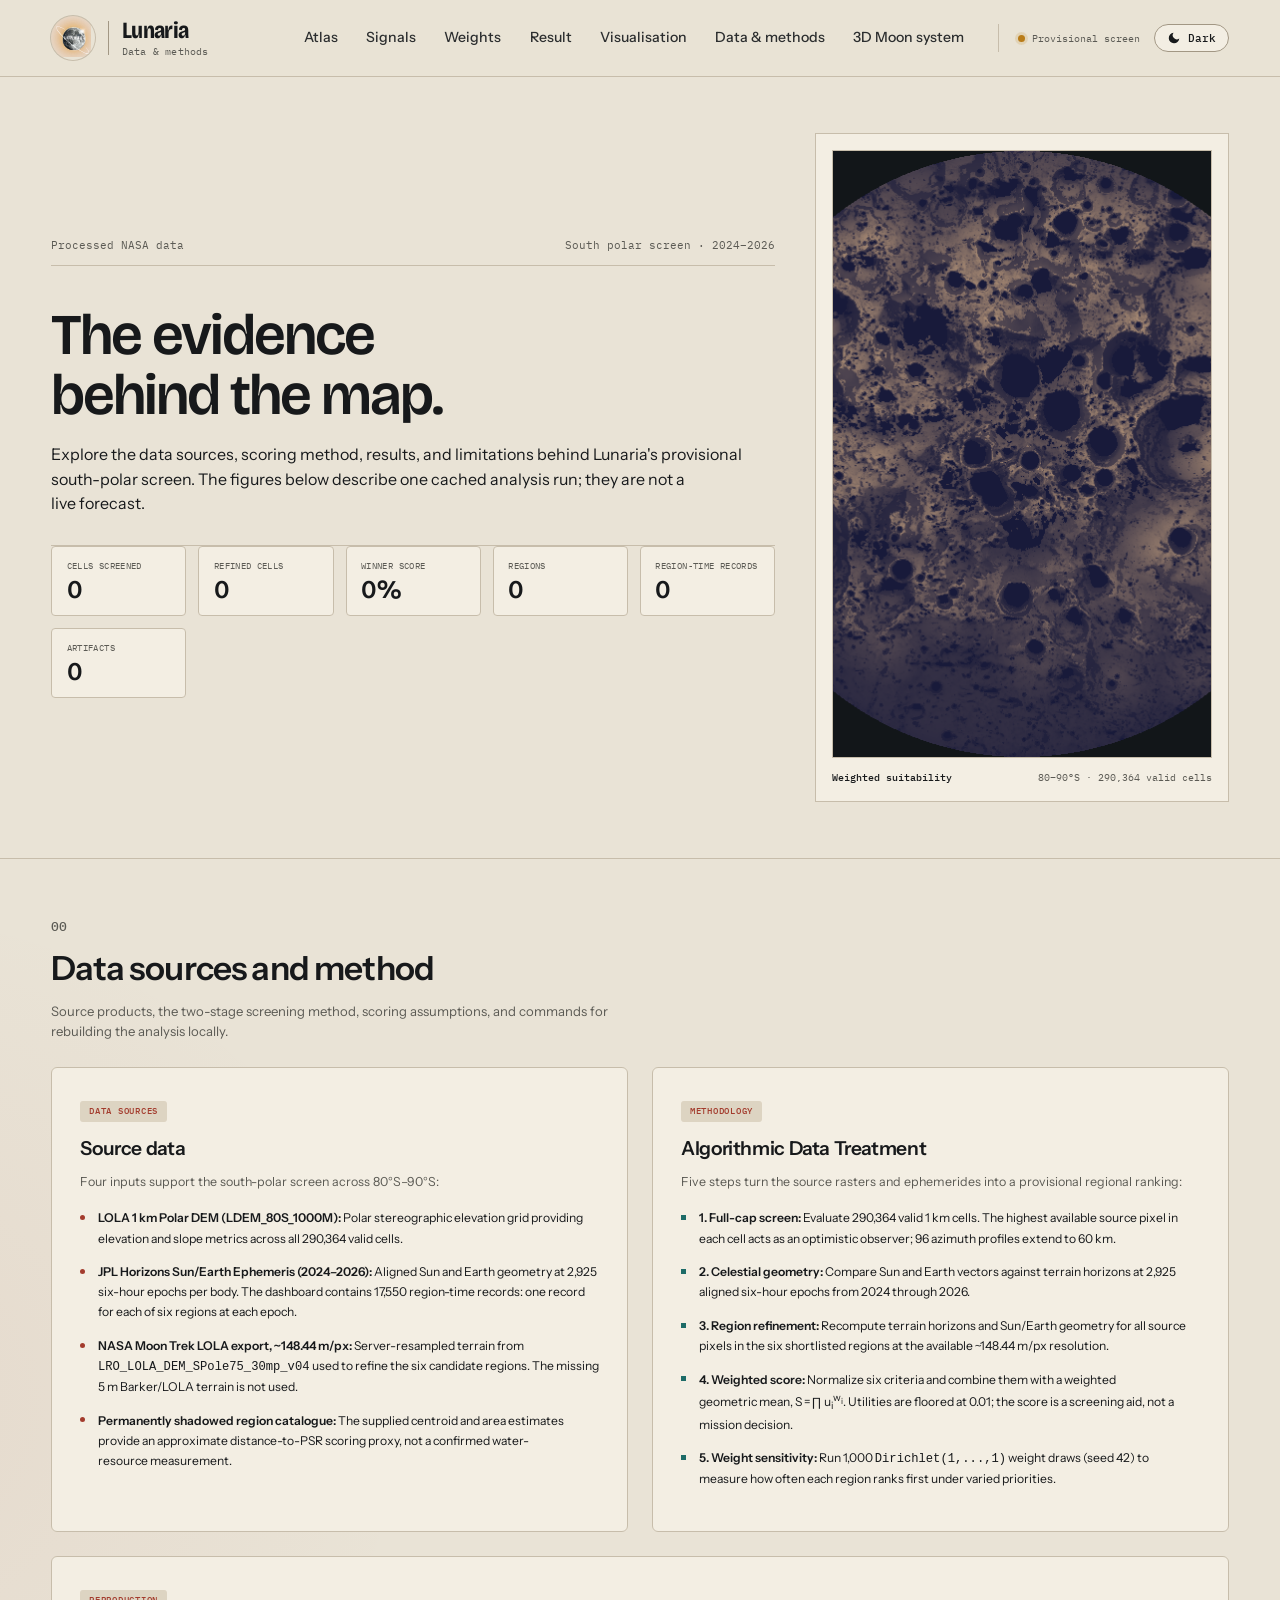
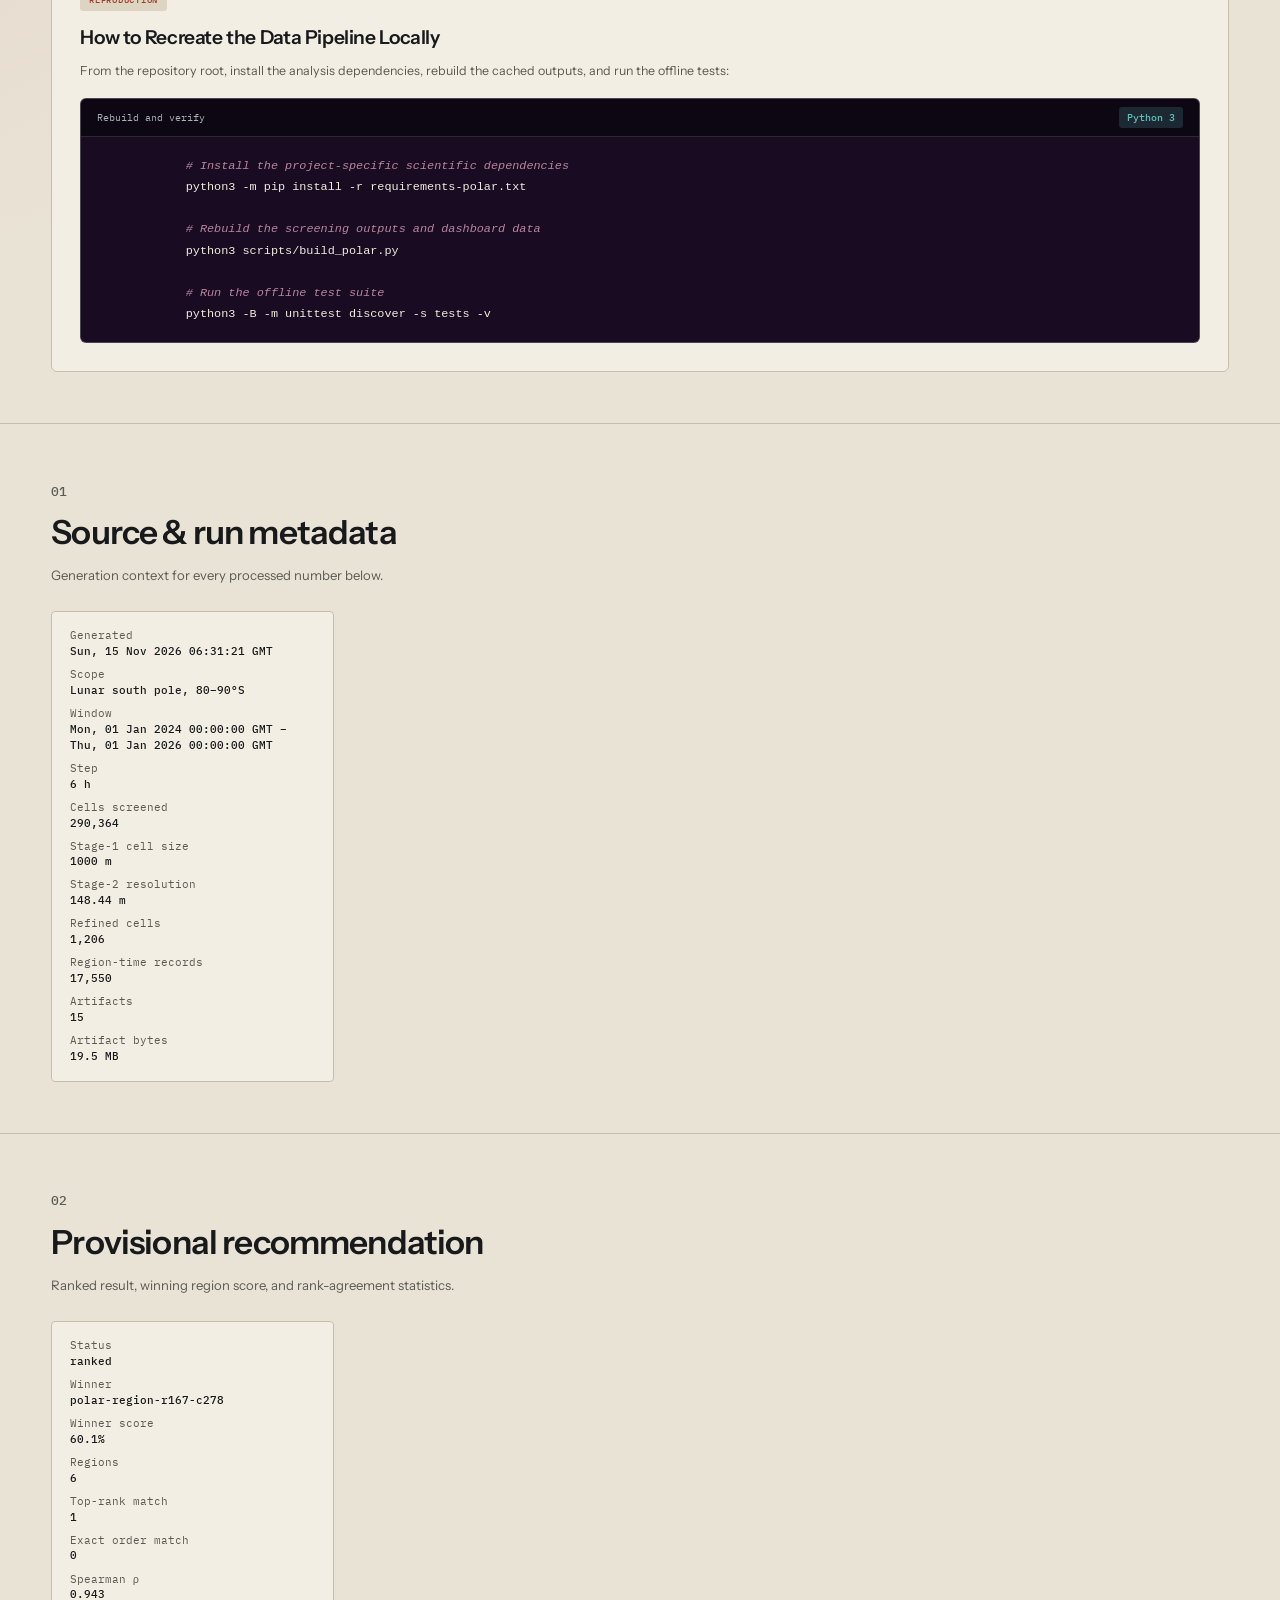
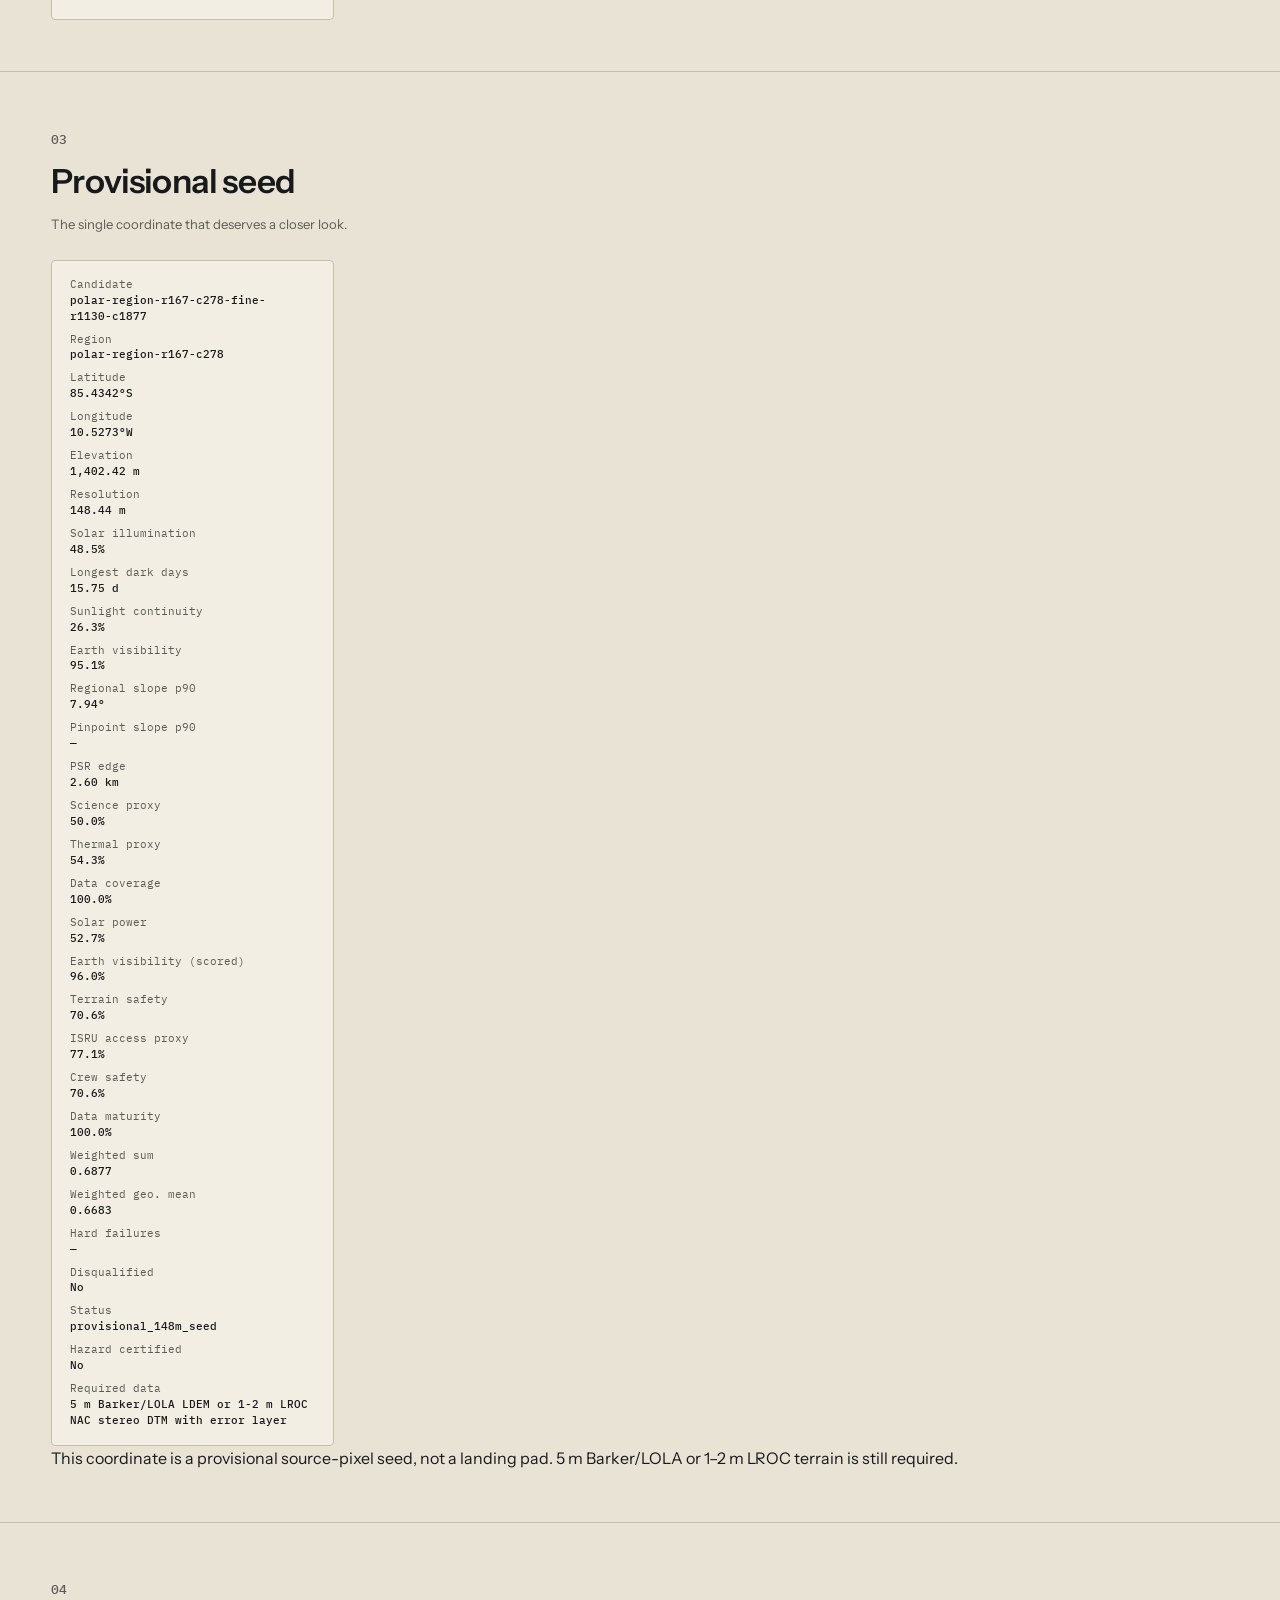
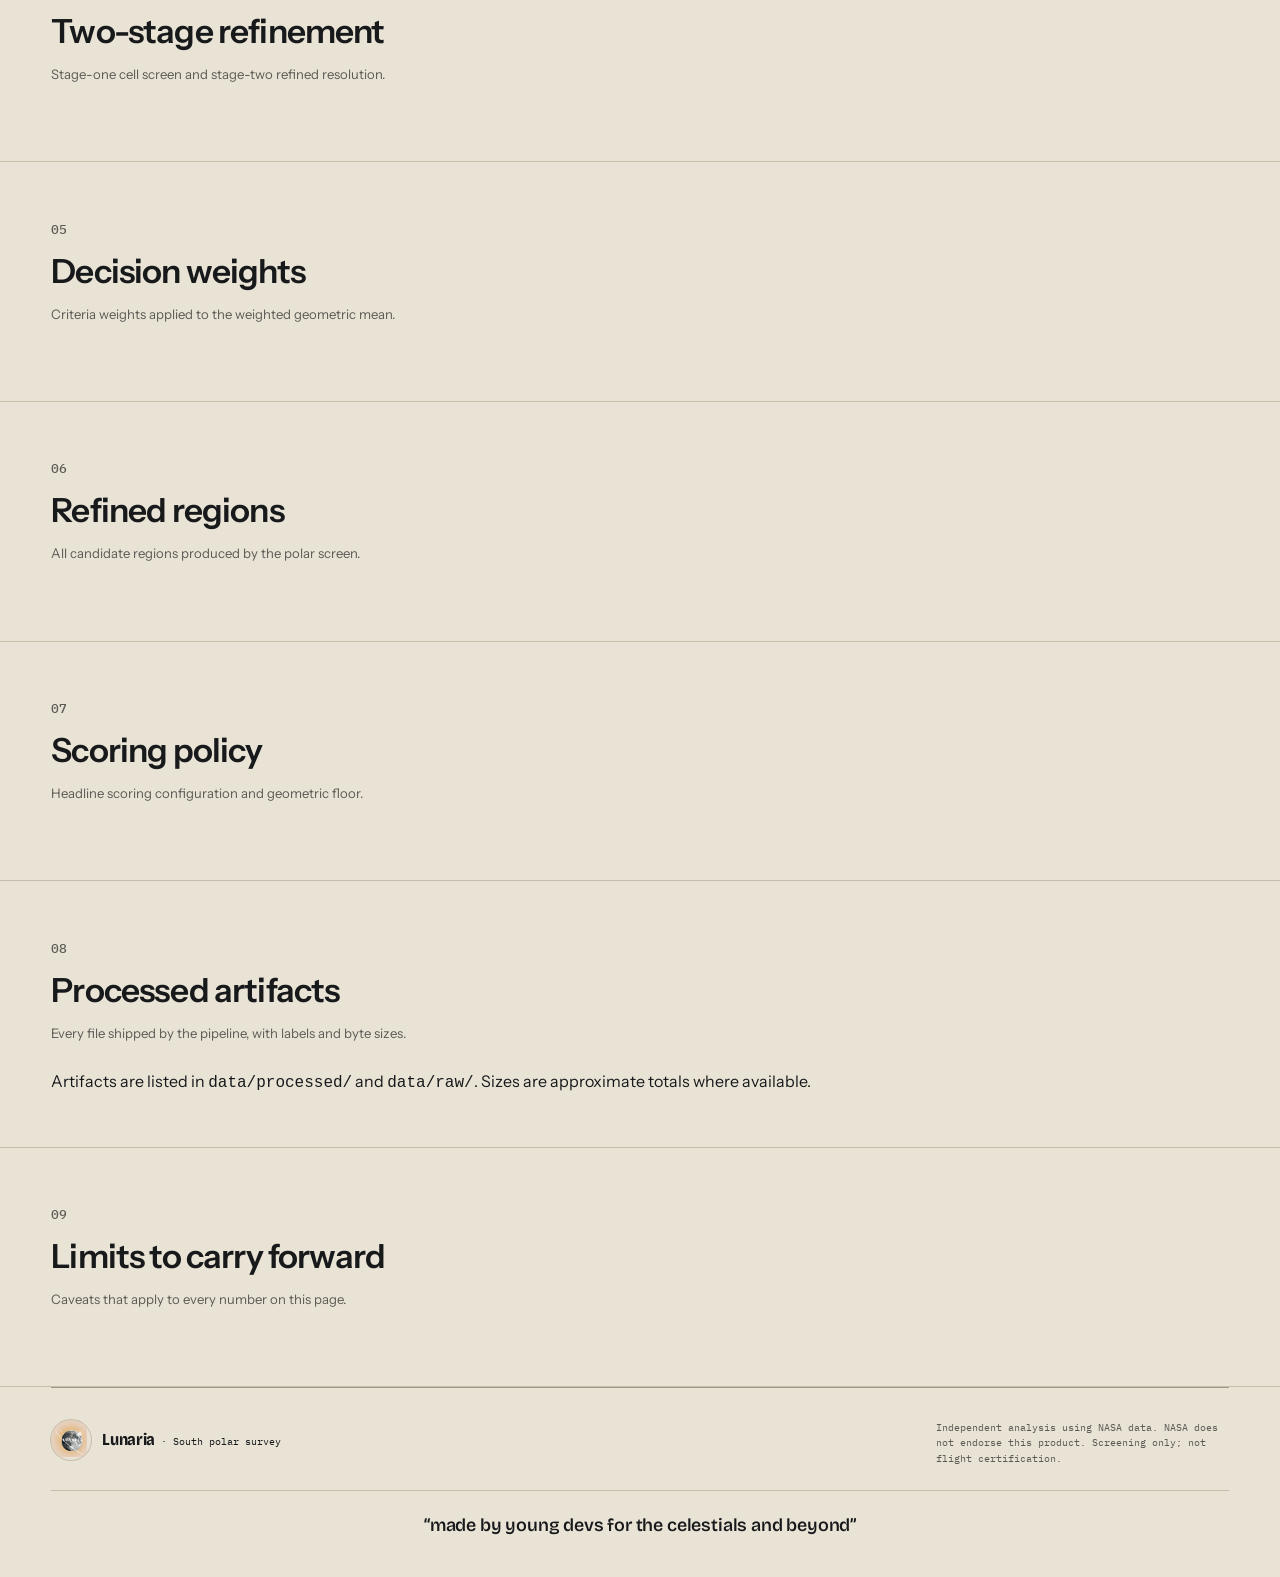
==== commit 3e80b34b: "feat: replace orbital atelier with 3D Moon system, add data methodology, and refine dark theme" ====
--- a/web/data-explorer.html
+++ b/web/data-explorer.html
@@ -3,31 +3,41 @@
 <head>
   <meta charset="utf-8">
   <meta name="viewport" content="width=device-width, initial-scale=1, viewport-fit=cover">
-  <meta name="description" content="Lunaria processed-data explorer: an animated, reduced-motion-safe reveal of every metric from the south-polar NASA-data screen.">
+  <meta name="description" content="Explore the sources, methods, results, and limitations behind Lunaria's provisional lunar south-polar screen.">
   <meta name="theme-color" content="#e9e3d6">
-  <meta name="color-scheme" content="light">
-  <title>Lunaria × NASA — Processed Data Explorer</title>
+  <meta name="color-scheme" content="light dark">
+  <title>Lunaria — Data &amp; Methods</title>
   <link rel="preload" href="assets/fonts/bricolage-grotesque-latin.woff2" as="font" type="font/woff2" crossorigin>
   <link rel="preload" href="assets/fonts/instrument-sans-latin.woff2" as="font" type="font/woff2" crossorigin>
   <link rel="preload" href="assets/fonts/ibm-plex-mono-400-latin.woff2" as="font" type="font/woff2" crossorigin>
   <link rel="icon" href="assets/favicon.svg" type="image/svg+xml">
   <link rel="stylesheet" href="styles.css">
-  <script>document.documentElement.classList.replace("no-js", "js");</script>
+  <script>
+    (function () {
+      try {
+        const saved = localStorage.getItem("lunaria-theme");
+        if (saved === "dark") {
+          document.documentElement.setAttribute("data-theme", "dark");
+        }
+      } catch (_) {}
+      document.documentElement.classList.replace("no-js", "js");
+    })();
+  </script>
   <style id="dx-anim">
-    .reveal {
+    html.dx-motion .reveal {
       opacity: 0;
       transform: translateY(14px);
       transition: opacity 0.7s var(--ease-out), transform 0.7s var(--ease-out);
       will-change: opacity, transform;
     }
-    .reveal.is-visible { opacity: 1; transform: translateY(0); }
-    .stagger-child {
+    html.dx-motion .reveal.is-visible { opacity: 1; transform: translateY(0); }
+    html.dx-motion .stagger-child {
       opacity: 0;
       transform: translateY(10px);
       transition: opacity 0.5s var(--ease-out), transform 0.5s var(--ease-out);
     }
-    .stagger-child.is-visible { opacity: 1; transform: translateY(0); }
-    .lockup.reveal-title { animation: dx-lockup-rise 0.9s var(--ease-soft) both; }
+    html.dx-motion .stagger-child.is-visible { opacity: 1; transform: translateY(0); }
+    html.dx-motion .lockup.reveal-title { animation: dx-lockup-rise 0.9s var(--ease-soft) both; }
     @keyframes dx-lockup-rise {
       from { opacity: 0; transform: translateY(18px) scale(0.995); }
       to { opacity: 1; transform: translateY(0) scale(1); }
@@ -43,37 +53,142 @@
   </style>
 </head>
 <body>
+  <div class="starry-background" aria-hidden="true">
+    <canvas id="starry-canvas"></canvas>
+  </div>
   <a class="skip-link" href="#main">Skip to main content</a>
 
   <header class="site-header">
     <div class="header-inner">
       <a class="lockup reveal reveal-title" href="index.html" aria-label="Lunaria — back to the atlas">
-        <img class="nasa-mark" src="assets/nasa-logo.svg" width="54" height="45" alt="NASA" fetchpriority="high">
+        <span class="agency-marks">
+          <img class="lunaria-mark" src="assets/lunaria-logo.svg" width="44" height="44" alt="" fetchpriority="high">
+        </span>
         <span class="lockup-divider" aria-hidden="true"></span>
         <span class="lockup-text">
           <span class="wordmark" translate="no">Lunaria</span>
-          <span class="lockup-sub">Processed data explorer</span>
+          <span class="lockup-sub">Data &amp; methods</span>
         </span>
       </a>
       <nav class="site-nav" aria-label="Sections">
-        <a href="index.html">Atlas</a>
-        <a href="#data" aria-current="page">Data</a>
+        <a href="index.html#atlas">Atlas</a>
+        <a href="index.html#signals">Signals</a>
+        <a href="index.html#weights">Weights</a>
+        <a href="index.html#result">Result</a>
+        <a href="index.html#visualisation">Visualisation</a>
+        <a href="#data" aria-current="page">Data &amp; methods</a>
+        <a href="sun-earth-moon.html">3D Moon system</a>
       </nav>
-      <p class="header-note"><span class="signal-dot" aria-hidden="true"></span>Provisional screen · reduced-motion safe</p>
+      <div class="header-tools">
+        <p class="header-note"><span class="signal-dot" aria-hidden="true"></span>Provisional screen</p>
+        <button class="theme-toggle" id="theme-toggle" type="button" aria-label="Toggle dark starry theme" aria-pressed="false" title="Toggle dark starry theme">
+          <span class="theme-icon sun-icon" aria-hidden="true">
+            <svg width="14" height="14" viewBox="0 0 24 24" fill="none" stroke="currentColor" stroke-width="2" stroke-linecap="round" stroke-linejoin="round"><circle cx="12" cy="12" r="5"/><line x1="12" y1="1" x2="12" y2="3"/><line x1="12" y1="21" x2="12" y2="23"/><line x1="4.22" y1="4.22" x2="5.64" y2="5.64"/><line x1="18.36" y1="18.36" x2="19.78" y2="19.78"/><line x1="1" y1="12" x2="3" y2="12"/><line x1="21" y1="12" x2="23" y2="12"/><line x1="4.22" y1="19.78" x2="5.64" y2="18.36"/><line x1="18.36" y1="5.64" x2="19.78" y2="4.22"/></svg>
+          </span>
+          <span class="theme-icon moon-icon" aria-hidden="true">
+            <svg width="14" height="14" viewBox="0 0 24 24" fill="currentColor"><path d="M21 12.79A9 9 0 1 1 11.21 3 7 7 0 0 0 21 12.79z"/></svg>
+          </span>
+          <span class="theme-label" id="theme-label">Dark</span>
+        </button>
+      </div>
     </div>
   </header>
   <main id="main">
     <section class="dx-hero" id="top" aria-labelledby="dx-hero-title">
       <div class="dx-hero-copy reveal">
         <p class="dateline reveal stagger-child"><span>Processed NASA data</span><span>South polar screen · 2024–2026</span></p>
-        <h1 id="dx-hero-title" class="reveal stagger-child">Every processed number, revealed in order.</h1>
-        <p class="reveal stagger-child">Lunaria screened the lunar south pole from NASA LOLA terrain and JPL Horizons geometry. This page animates every processed metric into view — run metadata, region scores, decision weights, and the provisional seed — with reduced-motion-safe transitions.</p>
+        <h1 id="dx-hero-title" class="reveal stagger-child">The evidence behind the map.</h1>
+        <p class="reveal stagger-child">Explore the data sources, scoring method, results, and limitations behind Lunaria's provisional south-polar screen. The figures below describe one cached analysis run; they are not a live forecast.</p>
         <dl class="hero-metrics dx-hero-metrics reveal stagger-child" aria-label="Headline measurements"></dl>
       </div>
       <figure class="dx-plate reveal stagger-child" aria-labelledby="dx-plate-caption">
-        <strong id="dx-plate-caption" class="sr-only-focusable">Lunaria processed-data plate</strong>
-        <em>80–90°S · weighted field · animated reveal</em>
+        <img src="assets/polar_score.png" width="608" height="608" alt="Weighted suitability field across 80–90°S." loading="lazy">
+        <figcaption id="dx-plate-caption">
+          <strong>Weighted suitability</strong>
+          <span>80–90°S · 290,364 valid cells</span>
+        </figcaption>
       </figure>
+    </section>
+
+    <!-- SECTION: DATA USE & TREATMENT METHODOLOGY (#data) -->
+    <section class="dx-section reveal" id="data" aria-labelledby="data-method-title">
+      <div class="dx-head reveal">
+        <p class="dx-index reveal stagger-child">00</p>
+        <h2 id="data-method-title">Data sources and method</h2>
+        <p class="reveal stagger-child">Source products, the two-stage screening method, scoring assumptions, and commands for rebuilding the analysis locally.</p>
+      </div>
+
+      <div class="dx-method-grid">
+        <!-- 1. Data Sources Used -->
+        <article class="dx-method-card reveal stagger-child">
+          <div class="dx-card-badge">Data Sources</div>
+          <h3>Source data</h3>
+          <p class="dx-card-lead">Four inputs support the south-polar screen across 80°S–90°S:</p>
+          <ul class="dx-feature-list">
+            <li>
+              <strong>LOLA 1&nbsp;km Polar DEM (LDEM_80S_1000M):</strong>
+              Polar stereographic elevation grid providing elevation and slope metrics across all 290,364 valid cells.
+            </li>
+            <li>
+              <strong>JPL Horizons Sun/Earth Ephemeris (2024–2026):</strong>
+              Aligned Sun and Earth geometry at 2,925 six-hour epochs per body. The dashboard contains 17,550 region-time records: one record for each of six regions at each epoch.
+            </li>
+            <li>
+              <strong>NASA Moon Trek LOLA export, ~148.44&nbsp;m/px:</strong>
+              Server-resampled terrain from <code>LRO_LOLA_DEM_SPole75_30mp_v04</code> used to refine the six candidate regions. The missing 5&nbsp;m Barker/LOLA terrain is not used.
+            </li>
+            <li>
+              <strong>Permanently shadowed region catalogue:</strong>
+              The supplied centroid and area estimates provide an approximate distance-to-PSR scoring proxy, not a confirmed water-resource measurement.
+            </li>
+          </ul>
+        </article>
+
+        <!-- 2. Data Treatment Approach -->
+        <article class="dx-method-card reveal stagger-child">
+          <div class="dx-card-badge">Methodology</div>
+          <h3>Algorithmic Data Treatment</h3>
+          <p class="dx-card-lead">Five steps turn the source rasters and ephemerides into a provisional regional ranking:</p>
+          <ol class="dx-steps-list">
+            <li>
+              <strong>1. Full-cap screen:</strong> Evaluate 290,364 valid 1&nbsp;km cells. The highest available source pixel in each cell acts as an optimistic observer; 96 azimuth profiles extend to 60&nbsp;km.
+            </li>
+            <li>
+              <strong>2. Celestial geometry:</strong> Compare Sun and Earth vectors against terrain horizons at 2,925 aligned six-hour epochs from 2024 through 2026.
+            </li>
+            <li>
+              <strong>3. Region refinement:</strong> Recompute terrain horizons and Sun/Earth geometry for all source pixels in the six shortlisted regions at the available ~148.44&nbsp;m/px resolution.
+            </li>
+            <li>
+              <strong>4. Weighted score:</strong> Normalize six criteria and combine them with a weighted geometric mean, <em>S</em> = &prod; <em>u<sub>i</sub><sup>w<sub>i</sub></sup></em>. Utilities are floored at 0.01; the score is a screening aid, not a mission decision.
+            </li>
+            <li>
+              <strong>5. Weight sensitivity:</strong> Run 1,000 <code>Dirichlet(1,...,1)</code> weight draws (seed 42) to measure how often each region ranks first under varied priorities.
+            </li>
+          </ol>
+        </article>
+
+        <!-- 3. How to Recreate -->
+        <article class="dx-method-card dx-method-wide reveal stagger-child">
+          <div class="dx-card-badge">Reproduction</div>
+          <h3>How to Recreate the Data Pipeline Locally</h3>
+          <p class="dx-card-lead">From the repository root, install the analysis dependencies, rebuild the cached outputs, and run the offline tests:</p>
+          <div class="dx-code-shell">
+            <div class="dx-code-head">
+              <span>Rebuild and verify</span>
+              <span class="dx-code-pill">Python 3</span>
+            </div>
+            <pre><code>            <span class="c1"># Install the project-specific scientific dependencies</span>
+            python3 -m pip install -r requirements-polar.txt
+
+            <span class="c1"># Rebuild the screening outputs and dashboard data</span>
+            python3 scripts/build_polar.py
+
+            <span class="c1"># Run the offline test suite</span>
+            python3 -B -m unittest discover -s tests -v</code></pre>
+          </div>
+        </article>
+      </div>
     </section>
 
     <section class="dx-section reveal" id="group-meta" aria-labelledby="g-meta-title">
@@ -161,11 +276,14 @@
 
     <footer class="site-footer">
       <div class="footer-lockup reveal">
-        <img src="assets/nasa-logo.svg" width="48" height="40" alt="NASA" loading="lazy">
+        <span class="agency-marks">
+          <img class="lunaria-mark" src="assets/lunaria-logo.svg" width="40" height="40" alt="" loading="lazy">
+        </span>
         <span><strong translate="no">Lunaria</strong> · South polar survey</span>
       </div>
       <p id="dx-footer-meta" class="reveal"></p>
       <p>Independent analysis using NASA data. NASA does not endorse this product. Screening only; not flight certification.</p>
+      <blockquote class="footer-quote">“made by young devs for the celestials and beyond”</blockquote>
     </footer>
 
     <script src="data.js"></script>
@@ -173,4 +291,3 @@
   </main>
 </body>
 </html>
-
--- a/web/styles.css
+++ b/web/styles.css
@@ -343,9 +343,26 @@
   text-decoration: none;
 }
 
+.agency-marks {
+  display: inline-flex;
+  align-items: center;
+  gap: 0.42rem;
+  flex: 0 0 auto;
+}
+
 .nasa-mark {
+  display: block;
   width: 54px;
   height: auto;
+}
+
+.lunaria-mark {
+  display: block;
+  width: 44px;
+  height: auto;
+  aspect-ratio: 1;
+  border-radius: 50%;
+  box-shadow: 0 0 0 1px var(--line);
 }
 
 .lockup-divider {
@@ -422,18 +439,60 @@
   }
 }
 
+.header-tools {
+  display: flex;
+  align-items: center;
+  gap: 0.85rem;
+  margin-left: 0.6rem;
+  padding-left: 1.2rem;
+  border-left: 1px solid var(--line);
+}
+
 .header-note {
   display: inline-flex;
   align-items: center;
   gap: 0.45rem;
-  margin-left: 0.6rem;
-  padding-left: 1.2rem;
-  border-left: 1px solid var(--line);
   font-family: var(--font-mono);
   font-size: 0.65rem;
   color: var(--muted);
   white-space: nowrap;
 }
+
+.theme-toggle {
+  display: inline-flex;
+  align-items: center;
+  gap: 0.45rem;
+  padding: 0.35rem 0.75rem;
+  border: 1px solid var(--line-strong);
+  border-radius: 999px;
+  background: var(--paper-raised);
+  color: var(--ink);
+  font-family: var(--font-mono);
+  font-size: 0.68rem;
+  font-weight: 500;
+  cursor: pointer;
+  transition: all 220ms ease;
+  white-space: nowrap;
+}
+
+.theme-toggle:hover {
+  transform: translateY(-1px);
+  border-color: var(--oxide);
+  box-shadow: 0 3px 10px rgba(0, 0, 0, 0.08);
+}
+
+.theme-icon {
+  display: inline-flex;
+  align-items: center;
+  justify-content: center;
+  line-height: 1;
+}
+
+.sun-icon { display: none; }
+.moon-icon { display: inline-flex; }
+
+[data-theme="dark"] .sun-icon { display: inline-flex; }
+[data-theme="dark"] .moon-icon { display: none; }
 
 .signal-dot {
   width: 7px;
@@ -922,36 +981,6 @@
   color: var(--muted);
 }
 
-.plate-stamp {
-  position: absolute;
-  top: 15%;
-  bottom: auto;
-  left: -1.5%;
-  z-index: 8;
-  padding: 0.38rem 0.75rem 0.42rem;
-  border: 1px solid var(--oxide);
-  border-radius: 2px;
-  background: var(--paper-raised);
-  color: var(--oxide-deep);
-  font-family: var(--font-mono);
-  line-height: 1.1;
-  text-align: center;
-  transform: rotate(-5deg);
-  box-shadow: 2px 3px 0 rgba(23, 25, 27, 0.14);
-}
-
-.plate-stamp span {
-  display: block;
-  font-size: 0.72rem;
-  font-weight: 500;
-}
-
-.plate-stamp small {
-  display: block;
-  margin-top: 0.14rem;
-  font-size: 0.52rem;
-  letter-spacing: 0.03em;
-}
 
 /* --------------------------------------------------------------------------
    Pipeline band
@@ -1454,10 +1483,11 @@
 .region-data tbody tr.is-selected {
   background: #ece2cf;
   box-shadow: inset 3px 0 0 var(--oxide);
+  color: #1a1a1a;
 }
 
 .region-data tbody tr.is-selected td:first-child {
-  color: var(--oxide-deep);
+  color: #8c2a1c;
 }
 
 .region-cell {
@@ -1752,14 +1782,15 @@
   padding: 0.55rem 0.65rem;
   border-left: 2px solid var(--ochre);
   background: #ece4d4;
+  color: #2b261e;
   font-family: var(--font-mono);
   font-size: 0.62rem;
   line-height: 1.55;
 }
 
 .insight-seed strong {
-  font-weight: 500;
-  color: var(--ink);
+  font-weight: 600;
+  color: #12100d;
 }
 
 .region-switch {
@@ -2114,6 +2145,7 @@
 
 .status-table tbody tr.is-selected {
   background: #ece2cf;
+  color: #1a1a1a;
 }
 
 .status-region {
@@ -2522,10 +2554,15 @@
   grid-column: 1 / -1;
   border-left: 3px solid var(--oxide);
   background: #f0e4dc;
+  color: #2b1f1a;
 }
 
 .check-card.is-blocked .check-value {
-  color: var(--oxide-deep);
+  color: #8c2a1c;
+}
+
+.check-card.is-blocked .check-meta {
+  color: #422b25;
 }
 
 .validation-extra {
@@ -2968,6 +3005,14 @@
   height: auto;
 }
 
+.footer-lockup .agency-marks {
+  gap: 0.35rem;
+}
+
+.footer-lockup .lunaria-mark {
+  width: 40px;
+}
+
 .footer-lockup strong {
   font-family: var(--font-display);
   font-size: 1.05rem;
@@ -2977,6 +3022,21 @@
 
 .site-footer p {
   max-width: 60ch;
+}
+
+.footer-quote {
+  grid-column: 1 / -1;
+  width: 100%;
+  margin: 0;
+  padding-top: 1.35rem;
+  border-top: 1px solid var(--line);
+  color: var(--ink);
+  font-family: var(--font-display);
+  font-size: clamp(0.9rem, 1.5vw, 1.12rem);
+  font-weight: 560;
+  letter-spacing: -0.01em;
+  line-height: 1.45;
+  text-align: center;
 }
 
 /* --------------------------------------------------------------------------
@@ -3187,6 +3247,10 @@
     width: 44px;
   }
 
+  .lunaria-mark {
+    width: 36px;
+  }
+
   .lockup-divider {
     height: 28px;
   }
@@ -3202,12 +3266,17 @@
     gap: 1.1rem;
     overflow-x: auto;
     overscroll-behavior-inline: contain;
-    padding-bottom: 0.2rem;
-    scrollbar-width: none;
+    padding-bottom: 0.35rem;
+    scrollbar-color: var(--line-strong) transparent;
+    scrollbar-width: thin;
   }
 
   .site-nav::-webkit-scrollbar {
-    display: none;
+    height: 3px;
+  }
+
+  .site-nav::-webkit-scrollbar-thumb {
+    background: var(--line-strong);
   }
 
   .site-nav a {
@@ -3382,10 +3451,6 @@
     max-height: 380px;
   }
 
-  .plate-stamp {
-    top: 13%;
-    left: 1%;
-  }
 }
 
 @media (max-width: 460px) {
@@ -3449,6 +3514,902 @@
   .artifact-intro {
     flex-direction: column;
     align-items: flex-start;
+  }
+}
+
+/* --------------------------------------------------------------------------
+   Visualisation — Sun, Earth & Moon 3D Simulation Section
+   -------------------------------------------------------------------------- */
+
+.visualisation-intro-lead {
+  max-width: 78ch;
+  font-size: 1.12rem;
+  line-height: 1.55;
+  color: var(--ink);
+  margin-bottom: 2rem;
+}
+
+.visualisation-concepts {
+  display: grid;
+  grid-template-columns: repeat(3, 1fr);
+  gap: 1.25rem;
+  margin-bottom: 2.5rem;
+}
+
+.vis-concept-card {
+  background: var(--paper-raised);
+  border: 1px solid var(--line);
+  padding: 1.4rem 1.5rem;
+  border-radius: 4px;
+  display: flex;
+  flex-direction: column;
+}
+
+.vis-concept-card .concept-tag {
+  font-family: var(--font-mono);
+  font-size: 0.68rem;
+  color: var(--oxide-deep);
+  text-transform: uppercase;
+  letter-spacing: 0.08em;
+  margin-bottom: 0.6rem;
+}
+
+.vis-concept-card h3 {
+  font-family: var(--font-display);
+  font-size: 1.25rem;
+  font-weight: 600;
+  color: var(--ink);
+  line-height: 1.2;
+  margin-bottom: 0.6rem;
+}
+
+.vis-concept-card p {
+  font-size: 0.88rem;
+  line-height: 1.5;
+  color: var(--muted);
+  margin: 0;
+}
+
+.vis-simulation-container {
+  background: var(--paper-sunk);
+  border: 1px solid var(--line-strong);
+  border-radius: 6px;
+  overflow: hidden;
+  box-shadow: 0 16px 48px rgba(23, 25, 27, 0.08);
+}
+
+.vis-simulation-toolbar {
+  display: flex;
+  align-items: center;
+  justify-content: space-between;
+  padding: 0.85rem 1.4rem;
+  background: var(--paper-raised);
+  border-bottom: 1px solid var(--line);
+  flex-wrap: wrap;
+  gap: 0.75rem;
+}
+
+.vis-toolbar-meta {
+  display: flex;
+  align-items: center;
+  gap: 0.85rem;
+  font-size: 0.82rem;
+}
+
+.vis-live-dot {
+  width: 8px;
+  height: 8px;
+  border-radius: 50%;
+  background: var(--teal);
+  box-shadow: 0 0 0 3px rgba(29, 107, 103, 0.2);
+  display: inline-block;
+}
+
+.vis-toolbar-meta strong {
+  font-family: var(--font-mono);
+  color: var(--ink);
+  font-size: 0.85rem;
+}
+
+.vis-toolbar-meta span {
+  color: var(--muted);
+}
+
+.vis-toolbar-actions {
+  display: flex;
+  align-items: center;
+  gap: 0.75rem;
+}
+
+.vis-frame-wrapper {
+  position: relative;
+  width: 100%;
+  height: 720px;
+  background: #f5efe6;
+}
+
+.vis-frame-wrapper iframe {
+  width: 100%;
+  height: 100%;
+  border: 0;
+  display: block;
+}
+
+.vis-frame-footer {
+  display: flex;
+  align-items: center;
+  justify-content: space-between;
+  padding: 0.85rem 1.4rem;
+  background: var(--paper-raised);
+  border-top: 1px solid var(--line);
+  font-family: var(--font-mono);
+  font-size: 0.75rem;
+  color: var(--muted);
+  flex-wrap: wrap;
+  gap: 0.75rem;
+}
+
+.vis-frame-footer kbd {
+  display: inline-block;
+  padding: 0.15rem 0.4rem;
+  border: 1px solid var(--line-strong);
+  border-radius: 3px;
+  background: var(--paper);
+  color: var(--ink);
+  font-family: inherit;
+  font-size: 0.72rem;
+}
+
+@media (max-width: 960px) {
+  .visualisation-concepts {
+    grid-template-columns: 1fr;
+  }
+  .vis-frame-wrapper {
+    height: 560px;
+  }
+}
+
+@media (max-width: 640px) {
+  .vis-frame-wrapper {
+    height: 480px;
+  }
+}
+
+/* ==========================================================================
+   Dark Field Theme — Graphite, lunar blue, and ice teal
+   ========================================================================== */
+
+[data-theme="dark"] {
+  color-scheme: dark;
+  --paper: #121619;
+  --paper-raised: #1a2024;
+  --paper-deep: #20282d;
+  --paper-sunk: #0c1012;
+  --ink: #f1ecdf;
+  --ink-soft: #ded8cb;
+  --muted: #a9b2b2;
+  --line: rgba(169, 178, 178, 0.22);
+  --line-strong: rgba(93, 193, 186, 0.45);
+  --nasa: #5dc1ba;
+  --nasa-deep: #d9e0ee;
+  --nasa-wash: rgba(11, 61, 145, 0.3);
+  --oxide: #ff9b8a;
+  --oxide-deep: #ed8a63;
+  --ochre: #dfa945;
+  --ochre-bright: #ffd27a;
+  --ochre-deep: #b97c18;
+  --teal: #5dc1ba;
+  --teal-bright: #5dc1ba;
+  --night: #121619;
+  --night-soft: #1a2024;
+  --night-line: rgba(169, 178, 178, 0.28);
+  --night-ink: #f1ecdf;
+  --night-muted: #a9b2b2;
+  --focus: #ffd27a;
+  --focus-dark: #ffd27a;
+}
+
+/* Starry canvas background layer */
+.starry-background {
+  position: fixed;
+  inset: 0;
+  width: 100%;
+  height: 100%;
+  pointer-events: none;
+  z-index: 0;
+  opacity: 0;
+  transition: opacity 800ms cubic-bezier(0.22, 1, 0.36, 1);
+  overflow: hidden;
+  background:
+    radial-gradient(ellipse at 85% 15%, rgba(8, 43, 104, 0.48), transparent 45%),
+    radial-gradient(ellipse at 15% 80%, rgba(26, 32, 36, 0.52), transparent 50%),
+    radial-gradient(circle at 50% 50%, rgba(18, 22, 25, 0.3), transparent 70%),
+    #121619;
+}
+
+[data-theme="dark"] .starry-background {
+  opacity: 1;
+}
+
+#starry-canvas {
+  position: absolute;
+  inset: 0;
+  width: 100%;
+  height: 100%;
+  display: block;
+}
+
+/* Content layer stacking */
+.site-header,
+main,
+.site-footer {
+  position: relative;
+  z-index: 1;
+}
+
+[data-theme="dark"] .site-header {
+  background: rgba(18, 22, 25, 0.84);
+  backdrop-filter: blur(16px);
+  -webkit-backdrop-filter: blur(16px);
+  border-bottom: 1px solid rgba(169, 178, 178, 0.22);
+}
+
+[data-theme="dark"] .site-nav a {
+  color: #a9b2b2;
+}
+
+[data-theme="dark"] .site-nav a[aria-current="true"] {
+  color: #5dc1ba;
+}
+
+[data-theme="dark"] .theme-toggle {
+  background: rgba(8, 43, 104, 0.55);
+  color: #5dc1ba;
+  border-color: rgba(93, 193, 186, 0.55);
+  box-shadow: 0 0 14px rgba(8, 43, 104, 0.4);
+}
+
+[data-theme="dark"] .theme-toggle:hover {
+  background: rgba(8, 43, 104, 0.85);
+  color: #f1ecdf;
+  border-color: #5dc1ba;
+  box-shadow: 0 0 18px rgba(93, 193, 186, 0.35);
+}
+
+[data-theme="dark"] .button-primary {
+  background: #5dc1ba;
+  color: #121619;
+  font-weight: 650;
+  box-shadow: 0 4px 20px rgba(93, 193, 186, 0.32);
+}
+
+[data-theme="dark"] .button-primary:hover {
+  background: #f1ecdf;
+  color: #121619;
+}
+
+[data-theme="dark"] .button-quiet {
+  background: rgba(26, 32, 36, 0.6);
+  color: #f1ecdf;
+  border: 1px solid rgba(169, 178, 178, 0.35);
+}
+
+[data-theme="dark"] .button-quiet:hover {
+  background: rgba(8, 43, 104, 0.85);
+  color: #5dc1ba;
+  border-color: #5dc1ba;
+}
+
+[data-theme="dark"] .hero-plate .plate {
+  box-shadow:
+    0 0 0 1px rgba(169, 178, 178, 0.3),
+    0 0 0 10px #121619,
+    0 0 0 11px rgba(93, 193, 186, 0.4),
+    0 24px 64px rgba(0, 0, 0, 0.7);
+}
+
+[data-theme="dark"] .atlas-map {
+  box-shadow:
+    0 0 0 1px rgba(169, 178, 178, 0.3),
+    0 16px 48px rgba(0, 0, 0, 0.7);
+}
+
+[data-theme="dark"] .pipeline-band {
+  background: rgba(26, 32, 36, 0.88);
+  border-top-color: rgba(169, 178, 178, 0.22);
+  border-bottom-color: rgba(169, 178, 178, 0.22);
+}
+
+[data-theme="dark"] .score-panel,
+[data-theme="dark"] .seed-panel,
+[data-theme="dark"] .ranking-panel,
+[data-theme="dark"] .atlas-inspector,
+[data-theme="dark"] .signals-panel,
+[data-theme="dark"] .weight-panel,
+[data-theme="dark"] .evidence-shell,
+[data-theme="dark"] .vis-concept-card,
+[data-theme="dark"] .vis-simulation-container {
+  background: rgba(26, 32, 36, 0.58);
+  backdrop-filter: blur(12px);
+  -webkit-backdrop-filter: blur(12px);
+  border-color: rgba(169, 178, 178, 0.24);
+  box-shadow: 0 12px 36px rgba(0, 0, 0, 0.45);
+}
+
+[data-theme="dark"] .vis-frame-wrapper {
+  background: #121619;
+}
+
+[data-theme="dark"] .site-footer {
+  background: #0c1012;
+  border-top-color: rgba(169, 178, 178, 0.22);
+}
+
+/* Dark mode: Insight Seed — darker shade background with crisp white typography */
+[data-theme="dark"] .insight-seed {
+  background: rgba(18, 22, 25, 0.88);
+  border-left-color: #5dc1ba;
+  color: #f1ecdf;
+}
+
+[data-theme="dark"] .insight-seed strong {
+  color: #ffffff;
+}
+
+/* Dark mode: Region Buttons — font matches holder */
+[data-theme="dark"] .region-button {
+  background: rgba(26, 32, 36, 0.45);
+  border-color: rgba(169, 178, 178, 0.32);
+  color: #f1ecdf;
+}
+
+[data-theme="dark"] .region-button b {
+  color: #ffffff;
+}
+
+[data-theme="dark"] .region-button span {
+  color: #a9b2b2;
+}
+
+[data-theme="dark"] .region-button:hover {
+  background: rgba(8, 43, 104, 0.45);
+  border-color: #5dc1ba;
+}
+
+[data-theme="dark"] .region-button[aria-pressed="true"] {
+  background: #5dc1ba;
+  border-color: #5dc1ba;
+  color: #121619 !important;
+}
+
+[data-theme="dark"] .region-button[aria-pressed="true"] b {
+  color: #121619 !important;
+  font-weight: 700;
+}
+
+[data-theme="dark"] .region-button[aria-pressed="true"] span {
+  color: #121619 !important;
+  font-weight: 600;
+}
+
+/* Dark mode: Whiter, clearer charts */
+[data-theme="dark"] .scatter-figure {
+  border-top-color: rgba(255, 255, 255, 0.20);
+}
+
+[data-theme="dark"] .scatter-figure figcaption {
+  color: #ffffff;
+}
+
+[data-theme="dark"] .scatter-figure figcaption .label {
+  color: #ffffff;
+  font-weight: 600;
+}
+
+[data-theme="dark"] .scatter-note {
+  color: rgba(255, 255, 255, 0.88);
+}
+
+[data-theme="dark"] .dist-card {
+  background: rgba(26, 32, 36, 0.72);
+  border: 1px solid rgba(255, 255, 255, 0.18);
+  box-shadow: 0 4px 16px rgba(0, 0, 0, 0.35);
+}
+
+[data-theme="dark"] .dist-head h4 {
+  color: #ffffff;
+}
+
+[data-theme="dark"] .dist-sub {
+  color: rgba(255, 255, 255, 0.85);
+}
+
+[data-theme="dark"] .dist-clip {
+  color: #5dc1ba;
+}
+
+[data-theme="dark"] .distribution-head h3 {
+  color: #ffffff;
+}
+
+[data-theme="dark"] .distribution-head p {
+  color: rgba(255, 255, 255, 0.85);
+}
+
+[data-theme="dark"] .timeline-chart {
+  border-color: rgba(255, 255, 255, 0.22);
+  background: rgba(26, 32, 36, 0.85);
+}
+
+[data-theme="dark"] .timeline-legend {
+  color: #ffffff;
+}
+
+[data-theme="dark"] .timeline-label label {
+  color: #ffffff;
+}
+
+[data-theme="dark"] #timeline-date {
+  color: #ffffff;
+}
+
+[data-theme="dark"] .timeline-note {
+  color: rgba(255, 255, 255, 0.85);
+}
+
+[data-theme="dark"] .map-caption {
+  color: #ffffff;
+}
+
+[data-theme="dark"] .map-caption .label {
+  color: #ffffff;
+}
+
+[data-theme="dark"] .legend {
+  color: #ffffff;
+}
+
+[data-theme="dark"] .legend span {
+  color: #ffffff;
+}
+
+[data-theme="dark"] .compass {
+  color: #ffffff;
+}
+
+[data-theme="dark"] .insight-stat dt {
+  color: rgba(255, 255, 255, 0.75);
+}
+
+[data-theme="dark"] .insight-stat dd {
+  color: #ffffff;
+  font-weight: 500;
+}
+
+/* Dark mode: Blocked check card (Barker validation) — darker shade with crisp white text */
+[data-theme="dark"] .check-card.is-blocked {
+  background: rgba(26, 32, 36, 0.88);
+  border-left-color: #ff9b8a;
+  color: #ffffff;
+}
+
+[data-theme="dark"] .check-card.is-blocked .check-head h4 {
+  color: #ffffff;
+}
+
+[data-theme="dark"] .check-card.is-blocked .status-pill.is-blocked {
+  color: #ff9b8a;
+  border-color: #ff9b8a;
+  background: rgba(255, 155, 138, 0.12);
+}
+
+[data-theme="dark"] .check-card.is-blocked .check-value {
+  color: #ffffff;
+  font-weight: 600;
+}
+
+[data-theme="dark"] .check-card.is-blocked .check-meta {
+  color: rgba(255, 255, 255, 0.88);
+}
+
+/* Dark mode: Selected Table Rows (Status table & Region ranking) — darker shade with crisp white text */
+[data-theme="dark"] .status-table tbody tr.is-selected,
+[data-theme="dark"] .region-data tbody tr.is-selected {
+  background: rgba(8, 43, 104, 0.45);
+  box-shadow: inset 3px 0 0 #5dc1ba;
+}
+
+[data-theme="dark"] .status-table tbody tr.is-selected td,
+[data-theme="dark"] .region-data tbody tr.is-selected td {
+  color: #ffffff;
+}
+
+[data-theme="dark"] .status-table tbody tr.is-selected .status-region,
+[data-theme="dark"] .region-data tbody tr.is-selected .region-cell {
+  color: #ffffff;
+  font-weight: 600;
+}
+
+[data-theme="dark"] .status-table tbody tr.is-selected .region-code,
+[data-theme="dark"] .region-data tbody tr.is-selected .region-code {
+  color: #5dc1ba;
+  font-weight: 500;
+}
+
+[data-theme="dark"] .status-table tbody tr.is-selected .status-angle {
+  color: rgba(255, 255, 255, 0.88);
+}
+
+[data-theme="dark"] .status-table tbody tr.is-selected .status-badge {
+  color: #ffffff;
+}
+
+[data-theme="dark"] .region-data tbody tr.is-selected td:first-child {
+  color: #ffffff;
+}
+
+[data-theme="dark"] .region-data tbody tr.is-selected .score-cell {
+  color: #5dc1ba;
+  font-weight: 600;
+}
+
+/* Dark mode: Table typography enhancements */
+[data-theme="dark"] .status-table th,
+[data-theme="dark"] .region-data th,
+[data-theme="dark"] .artifact-table th,
+[data-theme="dark"] .utility-table th {
+  color: #5dc1ba;
+  border-bottom-color: rgba(169, 178, 178, 0.35);
+}
+
+[data-theme="dark"] .status-table td,
+[data-theme="dark"] .region-data td,
+[data-theme="dark"] .artifact-table td,
+[data-theme="dark"] .utility-table td {
+  border-bottom-color: rgba(169, 178, 178, 0.18);
+}
+
+[data-theme="dark"] .status-region,
+[data-theme="dark"] .region-cell {
+  color: #ffffff;
+}
+
+[data-theme="dark"] .status-angle {
+  color: rgba(255, 255, 255, 0.75);
+}
+
+[data-theme="dark"] .map-marker.is-selected .marker-label {
+  background: #5dc1ba;
+  color: #121619;
+  font-weight: 600;
+}
+
+/* --------------------------------------------------------------------------
+   Data Explorer & Methodology (#data)
+   -------------------------------------------------------------------------- */
+
+.dx-hero {
+  display: grid;
+  grid-template-columns: minmax(0, 1.4fr) minmax(0, 0.8fr);
+  gap: 2.5rem;
+  align-items: center;
+  padding-block: clamp(2rem, 5vw, 3.5rem);
+  padding-inline: var(--gutter);
+  border-bottom: 1px solid var(--line);
+}
+
+.dx-plate {
+  min-width: 0;
+  margin: 0;
+  padding: 1rem;
+  border: 1px solid var(--line);
+  background: var(--paper-raised);
+}
+
+.dx-plate img {
+  display: block;
+  width: 100%;
+  aspect-ratio: 1;
+  border: 1px solid var(--line);
+  background: var(--night);
+  object-fit: cover;
+}
+
+.dx-plate figcaption {
+  display: flex;
+  flex-wrap: wrap;
+  justify-content: space-between;
+  gap: 0.35rem 1rem;
+  margin-top: 0.7rem;
+  color: var(--muted);
+  font-family: var(--font-mono);
+  font-size: 0.65rem;
+}
+
+.dx-plate figcaption strong {
+  color: var(--ink);
+  font-weight: 500;
+}
+
+.dx-hero-copy h1 {
+  font-family: var(--font-display);
+  font-size: clamp(2.2rem, 4.5vw, 3.8rem);
+  font-weight: 600;
+  line-height: 1.05;
+  letter-spacing: -0.035em;
+  margin-block: 0.8rem 1rem;
+}
+
+.dx-hero-metrics {
+  display: grid;
+  grid-template-columns: repeat(auto-fit, minmax(130px, 1fr));
+  gap: 0.75rem;
+  margin-top: 1.8rem;
+}
+
+.dx-metric {
+  padding: 0.75rem 0.9rem;
+  background: var(--paper-raised);
+  border: 1px solid var(--line);
+  border-radius: 4px;
+}
+
+.dx-metric dt {
+  font-family: var(--font-mono);
+  font-size: 0.58rem;
+  color: var(--muted);
+  text-transform: uppercase;
+  letter-spacing: 0.04em;
+}
+
+.dx-metric dd {
+  margin-top: 0.25rem;
+  font-family: var(--font-display);
+  font-size: 1.6rem;
+  font-weight: 600;
+  color: var(--ink);
+  line-height: 1;
+}
+
+.dx-section {
+  padding-block: clamp(2rem, 4vw, 3.2rem);
+  padding-inline: var(--gutter);
+  border-bottom: 1px solid var(--line);
+}
+
+.dx-head {
+  margin-bottom: 1.6rem;
+}
+
+.dx-index {
+  font-family: var(--font-mono);
+  font-size: 0.72rem;
+  font-weight: 600;
+  color: var(--oxide);
+  margin-bottom: 0.35rem;
+}
+
+.dx-head h2 {
+  font-size: clamp(1.4rem, 2.6vw, 2.1rem);
+  font-weight: 600;
+  letter-spacing: -0.025em;
+  color: var(--ink);
+}
+
+.dx-head p {
+  margin-top: 0.4rem;
+  font-size: 0.82rem;
+  color: var(--muted);
+  max-width: 68ch;
+}
+
+.dx-grid {
+  display: grid;
+  grid-template-columns: repeat(auto-fill, minmax(280px, 1fr));
+  gap: 1rem;
+}
+
+.dx-card,
+.dx-dl {
+  padding: 1rem 1.1rem;
+  background: var(--paper-raised);
+  border: 1px solid var(--line);
+  border-radius: 4px;
+  font-family: var(--font-mono);
+  font-size: 0.66rem;
+  line-height: 1.5;
+}
+
+.dx-dl dt {
+  color: var(--muted);
+  margin-top: 0.45rem;
+}
+
+.dx-dl dt:first-child {
+  margin-top: 0;
+}
+
+.dx-dl dd {
+  color: var(--ink);
+  font-weight: 500;
+  word-break: break-word;
+}
+
+.dx-group {
+  grid-column: 1 / -1;
+  font-weight: 600;
+  color: var(--oxide);
+  border-bottom: 1px solid var(--line);
+  padding-top: 0.6rem;
+}
+
+/* Methodology (#data) specific cards */
+.dx-method-grid {
+  display: grid;
+  grid-template-columns: repeat(2, minmax(0, 1fr));
+  gap: 1.5rem;
+}
+
+.dx-method-card {
+  padding: clamp(1.2rem, 2.2vw, 1.8rem);
+  background: var(--paper-raised);
+  border: 1px solid var(--line);
+  border-radius: 6px;
+}
+
+.dx-method-wide {
+  grid-column: 1 / -1;
+}
+
+.dx-card-badge {
+  display: inline-block;
+  font-family: var(--font-mono);
+  font-size: 0.58rem;
+  font-weight: 600;
+  text-transform: uppercase;
+  letter-spacing: 0.08em;
+  padding: 0.2rem 0.55rem;
+  background: var(--paper-deep);
+  color: var(--oxide);
+  border-radius: 3px;
+  margin-bottom: 0.75rem;
+}
+
+.dx-method-card h3 {
+  font-size: 1.2rem;
+  font-weight: 600;
+  color: var(--ink);
+  letter-spacing: -0.02em;
+  margin-bottom: 0.5rem;
+}
+
+.dx-card-lead {
+  font-size: 0.78rem;
+  color: var(--muted);
+  line-height: 1.55;
+  margin-bottom: 1.1rem;
+}
+
+.dx-feature-list,
+.dx-steps-list {
+  list-style: none;
+  padding: 0;
+  margin: 0;
+  font-size: 0.76rem;
+  line-height: 1.65;
+}
+
+.dx-feature-list li,
+.dx-steps-list li {
+  position: relative;
+  margin-bottom: 0.85rem;
+  padding-left: 1.1rem;
+}
+
+.dx-feature-list li::before {
+  content: "";
+  position: absolute;
+  top: 0.55em;
+  left: 0;
+  width: 5px;
+  height: 5px;
+  border-radius: 50%;
+  background: var(--oxide);
+}
+
+.dx-steps-list li::before {
+  content: "";
+  position: absolute;
+  top: 0.55em;
+  left: 0;
+  width: 5px;
+  height: 5px;
+  background: var(--teal);
+}
+
+.dx-feature-list strong,
+.dx-steps-list strong {
+  display: inline;
+  color: var(--ink);
+  font-weight: 600;
+}
+
+.dx-code-shell {
+  background: #180b22;
+  border: 1px solid rgba(169, 178, 178, 0.35);
+  border-radius: 6px;
+  overflow: hidden;
+  margin-top: 0.9rem;
+}
+
+.dx-code-head {
+  display: flex;
+  align-items: center;
+  justify-content: space-between;
+  padding: 0.55rem 1rem;
+  background: rgba(0, 0, 0, 0.45);
+  border-bottom: 1px solid rgba(169, 178, 178, 0.2);
+  font-family: var(--font-mono);
+  font-size: 0.62rem;
+  color: #a9b2b2;
+}
+
+.dx-code-pill {
+  padding: 0.15rem 0.5rem;
+  border-radius: 3px;
+  background: rgba(93, 193, 186, 0.18);
+  color: #5dc1ba;
+  font-weight: 600;
+}
+
+.dx-code-shell pre {
+  margin: 0;
+  padding: 1.1rem 1.2rem;
+  overflow-x: auto;
+  font-family: var(--font-mono);
+  font-size: 0.74rem;
+  line-height: 1.7;
+  color: #f1ecdf;
+}
+
+.dx-code-shell code .c1 {
+  color: #b8869c;
+  font-style: italic;
+}
+
+/* Dark mode overrides for data-explorer */
+[data-theme="dark"] .dx-metric,
+[data-theme="dark"] .dx-card,
+[data-theme="dark"] .dx-dl,
+[data-theme="dark"] .dx-method-card {
+  background: rgba(26, 32, 36, 0.58);
+  backdrop-filter: blur(12px);
+  -webkit-backdrop-filter: blur(12px);
+  border-color: rgba(169, 178, 178, 0.24);
+  box-shadow: 0 10px 30px rgba(0, 0, 0, 0.4);
+}
+
+[data-theme="dark"] .dx-metric dd,
+[data-theme="dark"] .dx-dl dd,
+[data-theme="dark"] .dx-method-card h3,
+[data-theme="dark"] .dx-head h2,
+[data-theme="dark"] .dx-hero-copy h1,
+[data-theme="dark"] .dx-feature-list strong,
+[data-theme="dark"] .dx-steps-list strong {
+  color: #ffffff;
+}
+
+[data-theme="dark"] .dx-card-badge {
+  background: rgba(18, 22, 25, 0.85);
+  color: #5dc1ba;
+}
+
+@media (max-width: 900px) {
+  .dx-hero {
+    grid-template-columns: 1fr;
+  }
+  .dx-method-grid {
+    grid-template-columns: 1fr;
   }
 }
 
